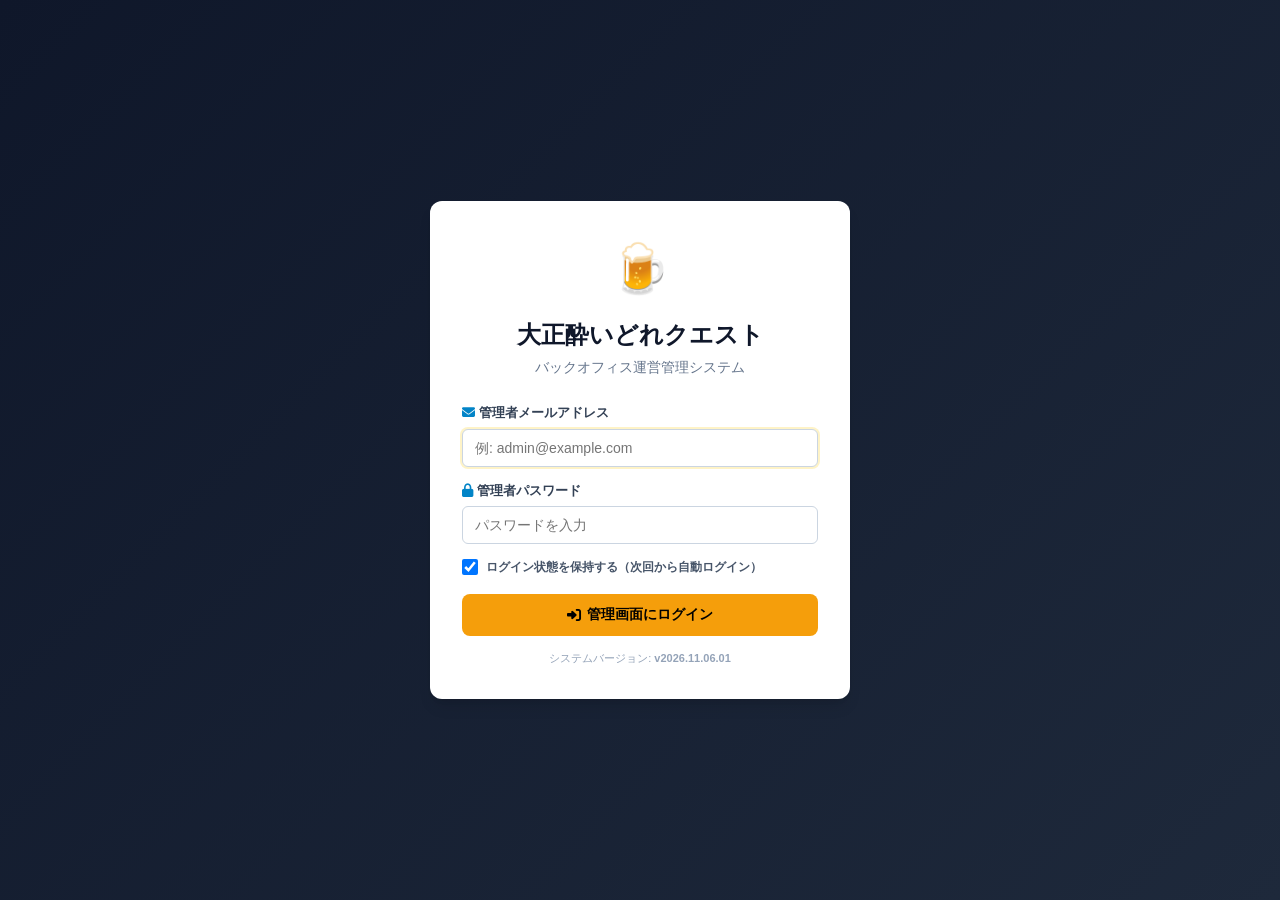
==== admin.html @ 320151c5 "v2026.11.06.01" ====
<!DOCTYPE html>
<html lang="ja">
<head>
  <meta charset="UTF-8">
  <meta name="viewport" content="width=device-width, initial-scale=1.0">
  <title>大正酔いどれクエスト - バックオフィス管理システム</title>
  
  <!-- キャッシュ無効化設定 -->
  <meta http-equiv="Cache-Control" content="no-cache, no-store, must-revalidate">
  <meta http-equiv="Pragma" content="no-cache">
  <meta http-equiv="Expires" content="0">

  <link rel="icon" href="assets/banner.png">
  <link rel="stylesheet" href="https://cdnjs.cloudflare.com/ajax/libs/font-awesome/6.4.0/css/all.min.css">
  <link rel="stylesheet" href="css/admin.css?v=20261106_01">
  <!-- Supabase JS Client for Auth -->
  <script src="https://cdn.jsdelivr.net/npm/@supabase/supabase-js@2"></script>
  <!-- SheetJS for Excel Import -->
  <script src="https://cdn.jsdelivr.net/npm/xlsx@0.18.5/dist/xlsx.full.min.js"></script>
  <!-- QRCode.js for POP Generation -->
  <script src="https://cdnjs.cloudflare.com/ajax/libs/qrcodejs/1.0.0/qrcode.min.js"></script>
  
  <script>
    // グローバルエラー監視
    window.addEventListener('error', function(e) {
      console.error('[Admin Global Error]', e.message, e.filename, e.lineno);
    });

    // ログイン実行関数 (Supabase Auth 連携)
    window.executeAdminLogin = function() {
      try {
        if (!window.adminApp && typeof YoidoreAdminApp !== 'undefined') {
          window.adminApp = new YoidoreAdminApp();
        }
        if (window.adminApp && typeof window.adminApp.handleLogin === 'function') {
          window.adminApp.handleLogin();
        }
      } catch (err) {
        console.error('Login execution error:', err);
        alert('ログイン処理中にエラーが発生しました: ' + err.message);
      }
    };
  </script>
</head>
<body>
  <!-- 認証ロックモーダル (Supabase Auth ログイン) -->
  <div id="auth-lock-modal" class="auth-overlay">
    <div class="auth-card">
      <div class="auth-header">
        <span class="auth-icon">🍺</span>
        <h2>大正酔いどれクエスト</h2>
        <p class="auth-subtitle">バックオフィス運営管理システム</p>
      </div>
      <form id="auth-form" onsubmit="event.preventDefault(); window.executeAdminLogin();">
        <div class="form-group" style="margin-bottom: 14px;">
          <label for="admin-email" style="display: block; margin-bottom: 6px; font-weight: 600; font-size: 13px;">
            <i class="fa-solid fa-envelope" style="color: #0284c7;"></i> 管理者メールアドレス
          </label>
          <input type="email" id="admin-email" class="form-control" placeholder="例: admin@example.com" required autofocus autocomplete="username" style="width: 100%; padding: 10px 12px; border: 1px solid #cbd5e1; border-radius: 6px; font-size: 14px; box-sizing: border-box;">
        </div>
        <div class="form-group" style="margin-bottom: 14px;">
          <label for="admin-password" style="display: block; margin-bottom: 6px; font-weight: 600; font-size: 13px;">
            <i class="fa-solid fa-lock" style="color: #0284c7;"></i> 管理者パスワード
          </label>
          <input type="password" id="admin-password" class="form-control" placeholder="パスワードを入力" required autocomplete="current-password" style="width: 100%; padding: 10px 12px; border: 1px solid #cbd5e1; border-radius: 6px; font-size: 14px; box-sizing: border-box;">
          <div id="auth-error" class="auth-error-msg" style="display: none; color: #dc2626; font-size: 12px; margin-top: 6px; line-height: 1.4;"></div>
        </div>
        <div class="form-group" style="margin-bottom: 18px; display: flex; align-items: center; gap: 8px;">
          <input type="checkbox" id="admin-remember" checked style="width: 16px; height: 16px; cursor: pointer;">
          <label for="admin-remember" style="margin: 0; font-size: 12px; color: #475569; cursor: pointer; user-select: none;">
            ログイン状態を保持する（次回から自動ログイン）
          </label>
        </div>
        <button type="submit" id="admin-login-btn" class="btn btn-primary btn-block" style="width: 100%; padding: 12px; font-size: 14px; font-weight: bold;">
          <i class="fa-solid fa-right-to-bracket"></i> 管理画面にログイン
        </button>
      </form>
      <div style="font-size: 11px; color: #94a3b8; text-align: center; margin-top: 14px;">
        システムバージョン: <strong class="app-version-text">v2026.11.05.03</strong>
      </div>
    </div>
  </div>

  <!-- 管理画面メインコンテナ -->
  <div id="admin-app" class="admin-layout" style="display: none;">
    <!-- サイドバーナビゲーション (PC) / 上部ヘッダー (スマホ) -->
    <aside class="admin-sidebar" id="sidebar">
      <div class="sidebar-header">
        <div class="brand-title">
          <span class="brand-icon">🍺</span>
          <div class="brand-text">
            <h3>大正酔いどれクエスト</h3>
            <div style="margin-top: 3px;">
              <span class="badge badge-admin" style="display: inline-block; font-size: 11px; padding: 2px 8px;">運営本部バックオフィス</span>
            </div>
          </div>
        </div>
        <button class="mobile-close-btn" onclick="window.adminApp.toggleMobileSidebar()">
          <i class="fa-solid fa-xmark"></i>
        </button>
      </div>

      <nav class="sidebar-nav">
        <a href="#dashboard" class="nav-item active" data-tab="dashboard">
          <i class="fa-solid fa-chart-pie"></i>
          <span>ダッシュボード</span>
        </a>
        <a href="#analytics" class="nav-item" data-tab="analytics">
          <i class="fa-solid fa-chart-line"></i>
          <span>店舗・特典別 集計分析</span>
        </a>
        <a href="#stores" class="nav-item" data-tab="stores">
          <i class="fa-solid fa-store"></i>
          <span>店舗マスター管理</span>
        </a>
        <a href="#tiers" class="nav-item" data-tab="tiers">
          <i class="fa-solid fa-calendar-check"></i>
          <span>シーズン・開催設定</span>
        </a>
        <a href="#logs" class="nav-item" data-tab="logs">
          <i class="fa-solid fa-list-check"></i>
          <span>参加者・データ管理</span>
        </a>
        <a href="#pop" class="nav-item" data-tab="pop">
          <i class="fa-solid fa-qrcode"></i>
          <span>特典達成QR・POP印刷</span>
        </a>
      </nav>

      <div class="sidebar-footer">
        <div class="db-status-badge">
          <span class="status-dot online"></span>
          <span>Supabase DB 連動中</span>
        </div>
        <div id="admin-user-info" style="font-size: 11px; color: #cbd5e1; background: rgba(255,255,255,0.06); padding: 6px 8px; border-radius: 6px; margin-bottom: 8px; word-break: break-all; text-align: center;">
          <i class="fa-solid fa-user-shield" style="color: #38bdf8; margin-right: 4px;"></i>
          <span id="admin-user-email">管理者</span>
        </div>
        <div style="font-size: 11px; color: #94a3b8; text-align: center; margin-bottom: 6px;">
          システムバージョン: <strong class="app-version-text">v2026.11.05.03</strong>
        </div>
        <button class="btn btn-outline-danger btn-sm btn-block" onclick="window.adminApp.handleLogout()">
          <i class="fa-solid fa-arrow-right-from-bracket"></i> ログアウト
        </button>
      </div>
    </aside>

    <!-- メインコンテンツエリア -->
    <main class="admin-main">
      <!-- トップバー -->
      <header class="top-header">
        <div class="header-left">
          <button class="mobile-menu-btn" onclick="window.adminApp.toggleMobileSidebar()">
            <i class="fa-solid fa-bars"></i>
          </button>
          <h1 id="page-title">ダッシュボード</h1>
          
          <!-- シーズン選択セレクター -->
          <div class="season-badge-select">
            <i class="fa-solid fa-trophy"></i>
            <select id="season-selector" onchange="window.adminApp.onSeasonSelectChange(this.value)">
              <option value="2">大正酔いどれクエスト</option>
            </select>
          </div>
        </div>
        <div class="header-right">
          <span class="badge" style="background:#e0f2fe; color:#0369a1; border:1px solid #bae6fd; font-size:11px; padding:3px 8px; font-weight:bold;">
            <i class="fa-solid fa-code-branch"></i> <span class="app-version-text">v2026.11.05.03</span>
          </span>
          <span id="last-sync-time" class="text-muted"><i class="fa-solid fa-arrows-rotate fa-spin"></i> 同期中...</span>
          <button class="btn btn-secondary btn-sm" onclick="window.adminApp.refreshData()">
            <i class="fa-solid fa-rotate"></i> 最新データ更新
          </button>
          <a href="index.html?v=20261106_01" target="_blank" class="btn btn-outline btn-sm">
            <i class="fa-solid fa-up-right-from-square"></i> アプリ実機表示
          </a>
        </div>
      </header>

      <div class="content-wrapper">
        <!-- 1. ダッシュボードタブ -->
        <section id="tab-dashboard" class="tab-pane active">
          <!-- 開催フェーズ告知バー -->
          <div id="dashboard-status-banner" class="status-banner banner-active mb-4">
            <div class="banner-content">
              <span class="banner-icon" id="banner-icon">🍺</span>
              <div>
                <strong id="banner-title">イベント開催中</strong>
                <p id="banner-desc" class="banner-subtitle">酒場を巡って宝箱を解放中！</p>
              </div>
            </div>
            <div id="banner-timer" class="banner-badge">残り - 日</div>
          </div>

          <div class="kpi-grid">
            <div class="kpi-card">
              <div class="kpi-icon icon-blue"><i class="fa-solid fa-users"></i></div>
              <div class="kpi-info">
                <div class="kpi-label">今期参加者数 (LINE)</div>
                <div class="kpi-value" id="kpi-users-count">-</div>
              </div>
            </div>
            <div class="kpi-card">
              <div class="kpi-icon icon-yellow"><i class="fa-solid fa-wine-glass"></i></div>
              <div class="kpi-info">
                <div class="kpi-label">酒場クーポン利用（消込）</div>
                <div class="kpi-value" id="kpi-coupons-used">-</div>
              </div>
            </div>
            <div class="kpi-card">
              <div class="kpi-icon icon-purple"><i class="fa-solid fa-gift"></i></div>
              <div class="kpi-info">
                <div class="kpi-label">記念品グッズ受取済</div>
                <div class="kpi-value" id="kpi-goods-used">-</div>
              </div>
            </div>
            <div class="kpi-card">
              <div class="kpi-icon icon-green"><i class="fa-solid fa-store"></i></div>
              <div class="kpi-info">
                <div class="kpi-label">今期参加酒場数</div>
                <div class="kpi-value" id="kpi-stores-count">-</div>
              </div>
            </div>
          </div>

          <div class="dashboard-grid">
            <!-- クーポン利用人気 TOP 5 -->
            <div class="card" style="grid-column: 1 / -1;">
              <div class="card-header">
                <h3><i class="fa-solid fa-award text-primary"></i> 🍺 特典クーポン利用実績 酒場 TOP 5</h3>
              </div>
              <div class="card-body">
                <div id="top-coupons-ranking" class="ranking-list">
                  <div class="empty-state">データ集計中...</div>
                </div>
              </div>
            </div>
          </div>

          <div class="mt-3 text-right" style="text-align: right; margin-top: 10px;">
            <button class="btn btn-outline btn-sm" onclick="window.adminApp.switchTab('analytics')">
              <i class="fa-solid fa-chart-line"></i> 全店舗・全特典の実績集計（分析画面）を見る &rarr;
            </button>
          </div>

          <!-- リアルタイムアクティビティログ -->
          <div class="card mt-4">
            <div class="card-header">
              <h3><i class="fa-solid fa-bolt text-yellow"></i> リアルタイムアクティビティ速報</h3>
            </div>
            <div class="card-body">
              <div id="recent-activity-list" class="activity-timeline">
                <div class="empty-state">ログを読み込み中...</div>
              </div>
            </div>
          </div>
        </section>

        <!-- 2. 店舗・特典別 集計分析タブ -->
        <section id="tab-analytics" class="tab-pane">
          <!-- 集計サマリーKPI -->
          <div class="kpi-grid mb-4">
            <div class="kpi-card">
              <div class="kpi-icon icon-yellow"><i class="fa-solid fa-wine-glass"></i></div>
              <div class="kpi-info">
                <div class="kpi-label">🍺 酒場クーポン利用総数</div>
                <div class="kpi-value" id="analytics-total-store-coupons">0</div>
              </div>
            </div>
            <div class="kpi-card">
              <div class="kpi-icon icon-purple"><i class="fa-solid fa-gift"></i></div>
              <div class="kpi-info">
                <div class="kpi-label">🎁 記念品グッズ受取総数</div>
                <div class="kpi-value" id="analytics-total-goods">0</div>
              </div>
            </div>
            <div class="kpi-card">
              <div class="kpi-icon icon-blue"><i class="fa-solid fa-store"></i></div>
              <div class="kpi-info">
                <div class="kpi-label">今期参加酒場数</div>
                <div class="kpi-value" id="analytics-total-stores">0</div>
              </div>
            </div>
            <div class="kpi-card">
              <div class="kpi-icon icon-green"><i class="fa-solid fa-users"></i></div>
              <div class="kpi-info">
                <div class="kpi-label">参加者総数 (LINE)</div>
                <div class="kpi-value" id="analytics-total-users">0</div>
              </div>
            </div>
          </div>

          <!-- セクション1: 全店舗 実績集計一覧テーブル -->
          <div class="card mb-4">
            <div class="card-header" style="display:flex; justify-content:space-between; align-items:center; flex-wrap:wrap; gap:10px;">
              <div>
                <h3 style="margin:0;"><i class="fa-solid fa-store text-primary"></i> 全酒場 実績集計一覧 (<span id="analytics-store-count">0</span>店)</h3>
                <p style="margin:4px 0 0 0; font-size:12px; color:#64748b;">各酒場での特典クーポン消し込み（利用）実績</p>
              </div>
              <div class="header-actions" style="display:flex; gap:8px;">
                <button class="btn btn-outline btn-sm" onclick="window.adminApp.exportAnalyticsStoresToCSV()">
                  <i class="fa-solid fa-file-csv"></i> 酒場別集計をCSV出力
                </button>
              </div>
            </div>

            <!-- 1. スリムサマリーストリップ（KPIピル型バッジ・クリックでクイック絞り込み） -->
            <div class="store-summary-strip" id="analytics-stores-summary-strip" style="border-top: none;">
              <div class="summary-pill active" id="kpi-pill-analytics-store-total" onclick="window.adminApp.quickFilterAnalyticsStores('all')" title="全酒場を表示">
                <i class="fa-solid fa-store" style="color: #0284c7;"></i>
                <span>全登録:</span> <strong id="analytics-kpi-store-total">-</strong>
              </div>

              <div class="summary-pill" id="kpi-pill-analytics-store-used" onclick="window.adminApp.quickFilterAnalyticsStores('has_used')" title="クーポン利用実績ありの酒場のみ絞り込み">
                <i class="fa-solid fa-beer-mug-empty" style="color: #059669;"></i>
                <span>利用実績あり:</span> <strong id="analytics-kpi-store-used">-</strong>
              </div>

              <div class="summary-pill" id="kpi-pill-analytics-store-unused" onclick="window.adminApp.quickFilterAnalyticsStores('no_used')" title="クーポン利用実績がまだない酒場のみ絞り込み">
                <i class="fa-solid fa-hourglass-start" style="color: #d97706;"></i>
                <span>利用なし (0件):</span> <strong id="analytics-kpi-store-unused">-</strong>
              </div>

              <div class="summary-pill" id="kpi-pill-analytics-store-coupon" onclick="window.adminApp.quickFilterAnalyticsStores('coupon_target')" title="ハシゴ達成特典のクーポン対象店のみ絞り込み">
                <i class="fa-solid fa-ticket" style="color: #7e22ce;"></i>
                <span>クーポン対象店:</span> <strong id="analytics-kpi-store-coupon">-</strong>
              </div>
            </div>

            <!-- 2. コンパクトヘッダー（検索・主要フィルター・リセット・リアルタイム件数） -->
            <div class="store-compact-header">
              <div class="compact-search-group">
                <div class="search-input-wrapper-sm">
                  <i class="fa-solid fa-magnifying-glass"></i>
                  <input type="text" id="analytics-store-search" placeholder="酒場名・ID・エリアで検索..." oninput="window.adminApp.renderAnalyticsStoreTable()">
                </div>
                <div class="btn-group-segmented" id="analytics-store-segmented" title="利用実績で絞り込み">
                  <button type="button" class="segment-btn active" data-val="all" onclick="window.adminApp.setAnalyticsStoreSegment('all')">全酒場</button>
                  <button type="button" class="segment-btn" data-val="has_used" onclick="window.adminApp.setAnalyticsStoreSegment('has_used')">🍺 利用あり</button>
                  <button type="button" class="segment-btn" data-val="no_used" onclick="window.adminApp.setAnalyticsStoreSegment('no_used')">⏳ 利用0件</button>
                  <button type="button" class="segment-btn" data-val="coupon_target" onclick="window.adminApp.setAnalyticsStoreSegment('coupon_target')">🎟️ クーポン店</button>
                </div>
                <input type="hidden" id="analytics-store-status-filter" value="all">
                <select id="analytics-area-filter" class="form-select-sm" onchange="window.adminApp.renderAnalyticsStoreTable()">
                  <option value="">エリア: すべて</option>
                </select>
                <select id="analytics-plan-filter" class="form-select-sm" onchange="window.adminApp.renderAnalyticsStoreTable()">
                  <option value="">企画: すべて</option>
                  <option value="both">両方参加</option>
                  <option value="set">セットのみ</option>
                  <option value="quest">お遊びゲームのみ</option>
                </select>
                <select id="analytics-sort-select" class="form-select-sm" onchange="window.adminApp.renderAnalyticsStoreTable()">
                  <option value="used_desc">🍺 利用数が多い順</option>
                  <option value="used_asc">🍺 利用数が少ない順</option>
                  <option value="id_asc">🔢 酒場ID順</option>
                  <option value="name_asc">🔤 酒場名順</option>
                </select>
                <button type="button" class="btn btn-sm btn-outline text-muted" onclick="window.adminApp.resetAnalyticsStoreFilters()" title="全条件リセット">
                  <i class="fa-solid fa-rotate-left"></i> リセット
                </button>
                <span class="filter-count-badge-sm" id="analytics-store-filtered-count">表示中: - 軒</span>
              </div>
            </div>

            <div class="table-responsive">
              <table class="data-table">
                <thead>
                  <tr>
                    <th style="width: 80px;">酒場ID</th>
                    <th>酒場名</th>
                    <th style="width: 100px;">エリア</th>
                    <th style="width: 130px;">参加企画</th>
                    <th style="text-align: right; width: 140px;">🍺 クーポン利用 (消込)</th>
                    <th style="text-align: center; width: 100px;">🎟️ クーポン対象</th>
                  </tr>
                </thead>
                <tbody id="analytics-stores-tbody">
                  <tr><td colspan="6" class="text-center py-4">データ集計中...</td></tr>
                </tbody>
              </table>
            </div>
          </div>

          <!-- セクション2: 特典・グッズ別 達成＆消し込み集計一覧 -->
          <div class="card mb-4">
            <div class="card-header" style="display:flex; justify-content:space-between; align-items:center; flex-wrap:wrap; gap:10px;">
              <div>
                <h3 style="margin:0;"><i class="fa-solid fa-gift text-gold"></i> 特典・グッズ別 達成＆消し込み集計 (<span id="analytics-tier-count">0</span>件)</h3>
                <p style="margin:4px 0 0 0; font-size:12px; color:#64748b;">各特典ランク（クーポン選択型／グッズ引換型）ごとの獲得数・引換消込状況</p>
              </div>
              <div class="header-actions" style="display:flex; gap:8px;">
                <button class="btn btn-outline btn-sm" onclick="window.adminApp.exportAnalyticsTiersToCSV()">
                  <i class="fa-solid fa-file-csv"></i> 特典別集計をCSV出力
                </button>
              </div>
            </div>

            <!-- 1. スリムサマリーストリップ（KPIピル型バッジ・クリックでクイック絞り込み） -->
            <div class="store-summary-strip" id="analytics-tiers-summary-strip" style="border-top: none;">
              <div class="summary-pill active" id="kpi-pill-analytics-tier-total" onclick="window.adminApp.quickFilterAnalyticsTiers('all')" title="全特典を表示">
                <i class="fa-solid fa-award" style="color: #0284c7;"></i>
                <span>全マイルストーン:</span> <strong id="analytics-kpi-tier-total">-</strong>
              </div>

              <div class="summary-pill" id="kpi-pill-analytics-tier-coupon" onclick="window.adminApp.quickFilterAnalyticsTiers('store_coupon')" title="店舗クーポン型特典のみ絞り込み">
                <i class="fa-solid fa-wine-glass" style="color: #b45309;"></i>
                <span>店舗クーポン型:</span> <strong id="analytics-kpi-tier-coupon">-</strong>
              </div>

              <div class="summary-pill" id="kpi-pill-analytics-tier-goods" onclick="window.adminApp.quickFilterAnalyticsTiers('goods')" title="グッズ引換型特典のみ絞り込み">
                <i class="fa-solid fa-gift" style="color: #7e22ce;"></i>
                <span>グッズ引換型:</span> <strong id="analytics-kpi-tier-goods">-</strong>
              </div>

              <div class="summary-pill" id="kpi-pill-analytics-tier-reached" onclick="window.adminApp.quickFilterAnalyticsTiers('has_reached')" title="達成者が1名以上いる特典のみ絞り込み">
                <i class="fa-solid fa-users" style="color: #059669;"></i>
                <span>達成者あり:</span> <strong id="analytics-kpi-tier-reached">-</strong>
              </div>
            </div>

            <!-- 2. コンパクトヘッダー（検索・主要フィルター・リセット・リアルタイム件数） -->
            <div class="store-compact-header">
              <div class="compact-search-group">
                <div class="search-input-wrapper-sm">
                  <i class="fa-solid fa-magnifying-glass"></i>
                  <input type="text" id="analytics-tier-search" placeholder="特典名・内容で検索..." oninput="window.adminApp.renderAnalyticsTierTable()">
                </div>
                <div class="btn-group-segmented" id="analytics-tier-segmented" title="特典種別で絞り込み">
                  <button type="button" class="segment-btn active" data-val="all" onclick="window.adminApp.setAnalyticsTierSegment('all')">全種別</button>
                  <button type="button" class="segment-btn" data-val="store_coupon" onclick="window.adminApp.setAnalyticsTierSegment('store_coupon')">🍺 クーポン型</button>
                  <button type="button" class="segment-btn" data-val="goods" onclick="window.adminApp.setAnalyticsTierSegment('goods')">🎁 グッズ型</button>
                </div>
                <input type="hidden" id="analytics-tier-type-filter" value="all">
                <select id="analytics-tier-status-filter" class="form-select-sm" onchange="window.adminApp.renderAnalyticsTierTable()">
                  <option value="all">状態: すべて</option>
                  <option value="has_reached">👥 達成者あり</option>
                  <option value="has_remaining">⏳ 未利用・未受取残あり</option>
                  <option value="completed">✅ 全て消化・引換済</option>
                  <option value="no_reached">0️⃣ 達成者ゼロ</option>
                </select>
                <select id="analytics-tier-sort-select" class="form-select-sm" onchange="window.adminApp.renderAnalyticsTierTable()">
                  <option value="visits_asc">🔢 必要軒数順 (少&rarr;多)</option>
                  <option value="visits_desc">🔢 必要軒数順 (多&rarr;少)</option>
                  <option value="reached_desc">👥 達成者数が多い順</option>
                  <option value="used_desc">✅ 消込・受取数が多い順</option>
                  <option value="remaining_desc">⏳ 残数が多い順</option>
                </select>
                <button type="button" class="btn btn-sm btn-outline text-muted" onclick="window.adminApp.resetAnalyticsTierFilters()" title="全条件リセット">
                  <i class="fa-solid fa-rotate-left"></i> リセット
                </button>
                <span class="filter-count-badge-sm" id="analytics-tier-filtered-count">表示中: - 件</span>
              </div>
            </div>

            <div class="table-responsive">
              <table class="data-table">
                <thead>
                  <tr>
                    <th style="width: 100px;">必要軒数</th>
                    <th style="width: 130px;">種別</th>
                    <th style="width: 200px;">特典名</th>
                    <th style="width: 180px;">特典内容 / 引換品・枠数</th>
                    <th style="width: 140px; text-align: right;">達成者数 (資格者)</th>
                    <th style="width: 130px; text-align: right;">消込・受取済</th>
                    <th style="width: 130px; text-align: right;">未利用・未受取残</th>
                    <th style="min-width: 180px;">消化・受取進捗率</th>
                  </tr>
                </thead>
                <tbody id="analytics-tiers-tbody">
                  <tr><td colspan="8" class="text-center text-muted py-3">特典データを集計中...</td></tr>
                </tbody>
              </table>
            </div>
          </div>
        </section>

        <!-- 3. 店舗マスター管理タブ -->
        <section id="tab-stores" class="tab-pane">
          <div class="card">
            <!-- 1. スリムサマリーストリップ（5大KPIピル型バッジ・クリックでクイック絞り込み） -->
            <div class="store-summary-strip">
              <div class="summary-pill active" id="kpi-pill-store-total" onclick="window.adminApp.quickFilterStores('all')" title="全店舗を表示">
                <i class="fa-solid fa-store" style="color: #0284c7;"></i>
                <span>参加店舗数:</span> <strong id="store-kpi-total">-</strong>
              </div>

              <div class="summary-pill" id="kpi-pill-store-organizer" onclick="window.adminApp.quickFilterStores('organizer')" title="運営店のみ絞り込み">
                <i class="fa-solid fa-crown" style="color: #1d4ed8;"></i>
                <span>運営店:</span> <strong id="store-kpi-organizer">-</strong>
              </div>

              <div class="summary-pill" id="kpi-pill-store-set" onclick="window.adminApp.quickFilterStores('set')" title="セット提供店のみ絞り込み">
                <i class="fa-solid fa-wine-glass" style="color: #b45309;"></i>
                <span>セット提供:</span> <strong id="store-kpi-set">-</strong>
              </div>

              <div class="summary-pill" id="kpi-pill-store-quest" onclick="window.adminApp.quickFilterStores('quest')" title="お遊びゲーム提供店のみ絞り込み">
                <i class="fa-solid fa-dice" style="color: #7e22ce;"></i>
                <span>お遊びゲーム提供:</span> <strong id="store-kpi-quest">-</strong>
              </div>

              <div class="summary-pill" id="kpi-pill-store-coupon" onclick="window.adminApp.quickFilterStores('coupon')" title="クーポン対象店のみ絞り込み">
                <i class="fa-solid fa-ticket" style="color: #15803d;"></i>
                <span>クーポン取扱:</span> <strong id="store-kpi-coupon">-</strong>
              </div>
            </div>

            <!-- 2. コンパクトヘッダー（検索・主要フィルター・詳細トグル・アクション） -->
            <div class="store-compact-header">
              <div class="compact-search-group">
                <div class="search-input-wrapper-sm">
                  <i class="fa-solid fa-magnifying-glass"></i>
                  <input type="text" id="store-search" placeholder="店舗名・ID・エリア・セット内容等で検索..." oninput="window.adminApp.filterStores()">
                </div>
                <select id="area-filter" class="form-select-sm" onchange="window.adminApp.filterStores()">
                  <option value="">エリア: すべて</option>
                </select>
                <button type="button" class="btn btn-sm btn-outline" id="btn-toggle-advanced-filter" onclick="window.adminApp.toggleAdvancedFilters()" title="プラン・クーポン・種別などの詳細条件を展開">
                  <i class="fa-solid fa-sliders"></i> 詳細条件
                  <span id="advanced-filter-badge" style="display:none; color:#3b82f6; font-size:0.7rem; margin-left:2px;">●</span>
                </button>
                <button type="button" class="btn btn-sm btn-outline text-muted" onclick="window.adminApp.resetStoreFilters()" title="全条件リセット">
                  <i class="fa-solid fa-rotate-left"></i> リセット
                </button>
                <span class="filter-count-badge-sm" id="store-filtered-count">表示中: - 軒</span>
              </div>

              <div class="header-actions" style="display:flex; gap:8px;">
                <button class="btn btn-sm btn-outline" onclick="window.adminApp.openExcelImportModal()">
                  <i class="fa-solid fa-file-excel text-green"></i> Excel取込
                </button>
                <button class="btn btn-sm btn-primary" onclick="window.adminApp.openStoreModal('new')">
                  <i class="fa-solid fa-plus"></i> 新規店舗
                </button>
              </div>
            </div>

            <!-- 3. 詳細条件アコーディオン（普段は非表示） -->
            <div id="store-advanced-filters" class="advanced-filter-drawer" style="display: none;">
              <div class="drawer-inner">
                <div class="drawer-item">
                  <label><i class="fa-solid fa-utensils"></i> プラン:</label>
                  <select id="plan-filter" class="form-select-sm" onchange="window.adminApp.filterStores()">
                    <option value="">すべて</option>
                    <option value="both">セット＋お遊びゲーム両方</option>
                    <option value="set_only">セットのみ</option>
                    <option value="quest_only">お遊びゲームのみ</option>
                  </select>
                </div>
                <div class="drawer-item">
                  <label><i class="fa-solid fa-ticket"></i> クーポン:</label>
                  <select id="coupon-target-filter" class="form-select-sm" onchange="window.adminApp.filterStores()">
                    <option value="">すべて</option>
                    <option value="true">取扱店のみ</option>
                    <option value="false">対象外のみ</option>
                  </select>
                </div>
                <div class="drawer-item">
                  <label><i class="fa-solid fa-crown"></i> 店舗種別:</label>
                  <select id="organizer-filter" class="form-select-sm" onchange="window.adminApp.filterStores()">
                    <option value="">すべて</option>
                    <option value="true">運営店のみ</option>
                    <option value="false">一般参加店のみ</option>
                  </select>
                </div>
              </div>
            </div>

            <div class="table-responsive">
              <table class="data-table">
                <thead>
                  <tr>
                    <th style="width: 80px;">ID</th>
                    <th>店舗名</th>
                    <th>エリア</th>
                    <th>ジャンル / 席タイプ</th>
                    <th>提供時間・補足</th>
                    <th>酔いどれセット</th>
                    <th>お遊びゲーム</th>
                    <th style="text-align: center;">クーポン対象</th>
                    <th style="text-align: center; width: 140px;">操作</th>
                  </tr>
                </thead>
                <tbody id="store-table-body">
                  <tr>
                    <td colspan="9" class="text-center py-4">店舗データを読み込み中...</td>
                  </tr>
                </tbody>
              </table>
            </div>

            <!-- 店舗マスター ページネーションバー -->
            <div class="table-pagination-bar" id="store-pagination-bar" style="display: none;">
              <div class="pagination-info">
                <span class="pagination-range-text" id="store-pagination-range-text">-件を表示</span>
                <div class="pagination-size-selector">
                  <label for="store-page-size">表示件数:</label>
                  <select id="store-page-size" onchange="window.adminApp.setStorePageSize(this.value)">
                    <option value="20" selected>20件</option>
                    <option value="50">50件</option>
                    <option value="100">100件</option>
                    <option value="all">全件</option>
                  </select>
                </div>
              </div>
              <div class="pagination-controls" id="store-pagination-controls"></div>
            </div>
          </div>
        </section>

        <!-- 3. シーズン・開催設定タブ -->
        <section id="tab-tiers" class="tab-pane">
          <!-- シーズン管理 (第2回、第3回...) -->
          <div class="card mb-4">
            <div class="card-header">
              <h3><i class="fa-solid fa-layer-group"></i> 歴代シーズン（開催回）管理</h3>
              <button class="btn btn-sm btn-primary" onclick="window.adminApp.openSeasonModal('new')">
                <i class="fa-solid fa-plus"></i> 新シーズンを作成
              </button>
            </div>
            <div class="card-body">
              <p class="text-muted mb-3">毎年・毎回のイベント回次を管理します。過去の履歴を保持したまま次回開催へ切り替えられます。</p>
              <div id="seasons-list" class="seasons-container">
                <div class="empty-state">シーズン一覧を読み込み中...</div>
              </div>
            </div>
          </div>

          <!-- 開催中のシーズン詳細設定 -->
          <div class="card mb-4">
            <div class="card-header">
              <h3><i class="fa-solid fa-calendar-days"></i> 選択中シーズンの開催期間・期限＆ガイダンス設定</h3>
            </div>
            <div class="card-body">
              <form id="season-edit-form" onsubmit="event.preventDefault(); window.adminApp.saveCurrentSeasonDates();">
                <div class="form-group">
                  <label>シーズン名</label>
                  <input type="text" id="edit-season-name" class="form-control" required>
                </div>
                <div class="grid-2col">
                  <div class="form-group">
                    <label>イベント開始日</label>
                    <input type="date" id="edit-season-start" class="form-control" required>
                  </div>
                  <div class="form-group">
                    <label>イベント終了日（本開催）</label>
                    <input type="date" id="edit-season-end" class="form-control" required>
                  </div>
                </div>
                <div class="form-group">
                  <label>クーポン最終利用期限（後夜祭終了日）</label>
                  <input type="date" id="edit-season-valid" class="form-control" required>
                  <small class="text-muted">この日付を過ぎると、アプリ上のクーポンは自動的に「期限切れ」となり使用できなくなります。</small>
                </div>

                <div class="grid-2col" style="background: #f8fafc; border: 1px solid #e2e8f0; border-radius: 8px; padding: 12px; margin-top: 14px;">
                  <div class="form-group" style="margin-bottom: 0;">
                    <label><i class="fa-solid fa-crown" style="color: #f59e0b;"></i> 参加開始時の初期称号 (Lv.1)</label>
                    <input type="text" id="edit-season-initial-hero-title" class="form-control" placeholder="例: 見習い呑兵衛（未設定時は未獲得表示）">
                    <small class="text-muted">参加者がまだ1店舗も巡っていない初期状態（Lv.1）で表示される称号です。</small>
                  </div>
                  <div class="form-group" style="margin-bottom: 0;">
                    <label>初期バッジカラー</label>
                    <div style="display:flex; gap:8px; align-items:center;">
                      <input type="color" id="edit-season-initial-badge-color-picker" value="#94a3b8" style="width:40px; height:38px; padding:0; border:none; cursor:pointer;" onchange="document.getElementById('edit-season-initial-badge-color').value=this.value">
                      <input type="text" id="edit-season-initial-badge-color" class="form-control" value="#94a3b8" onchange="document.getElementById('edit-season-initial-badge-color-picker').value=this.value">
                    </div>
                    <small class="text-muted">初期称号プレートの枠色・文字色（HEX）です。</small>
                  </div>
                </div>

                <hr style="border: 0; border-top: 1px solid #e2e8f0; margin: 20px 0;">

                <h4 style="margin-bottom: 12px; font-size: 15px; color: #1e293b;"><i class="fa-solid fa-scroll"></i> アプリ案内所・ガイダンス設定</h4>

                <div class="form-group">
                  <label>イベント概要・プロローグ</label>
                  <textarea id="edit-season-overview" class="form-control" rows="3" placeholder="大正区全域に広がる33の個性豊かな酒場をめぐるハシゴ酒RPG！..."></textarea>
                  <small class="text-muted">アプリ案内所のトップカードに表示されます。</small>
                </div>

                <div class="form-group">
                  <label>はしご酒の導き（クエストの掟・3ステップ）</label>
                  <div style="background: #f8fafc; border: 1px solid #e2e8f0; border-radius: 6px; padding: 12px; display: flex; flex-direction: column; gap: 10px;">
                    <div>
                      <div style="font-size: 12px; font-weight: bold; color: #334155; margin-bottom: 4px;">📜 其の一</div>
                      <input type="text" id="edit-season-step1-title" class="form-control mb-1" placeholder="タイトル（例: 酒場へ突入せよ）">
                      <input type="text" id="edit-season-step1-desc" class="form-control" placeholder="説明文（例: 気になる酒場へ赴き「どれクエ参加」を伝え、限定メニューを注文！）">
                    </div>
                    <div>
                      <div style="font-size: 12px; font-weight: bold; color: #334155; margin-bottom: 4px;">📱 其の二</div>
                      <input type="text" id="edit-season-step2-title" class="form-control mb-1" placeholder="タイトル（例: 冒険の書に刻印せよ）">
                      <input type="text" id="edit-season-step2-desc" class="form-control" placeholder="説明文（例: 店内に設置された秘伝のQRコードをカメラで読み取り、制覇スタンプをGET！）">
                    </div>
                    <div>
                      <div style="font-size: 12px; font-weight: bold; color: #334155; margin-bottom: 4px;">🎁 其の三</div>
                      <input type="text" id="edit-season-step3-title" class="form-control mb-1" placeholder="タイトル（例: 秘宝の宝箱を開放せよ）">
                      <input type="text" id="edit-season-step3-desc" class="form-control" placeholder="説明文（例: ハシゴ軒数を重ねて宝箱を解放！酒場クーポンや限定オリジナルグッズを獲得！）">
                    </div>
                  </div>
                </div>

                <div class="form-group">
                  <label>冒険の心得（注意事項・ルール）</label>
                  <textarea id="edit-season-rules" class="form-control" rows="3" placeholder="・飲酒運転および未成年者の飲酒は法律で固く禁じられています。&#10;・お水（チェイサー）を挟みつつ、無理のないペースでハシゴ酒をお楽しみください。"></textarea>
                  <small class="text-muted">アプリ案内所のアコーディオン内に表示されます。</small>
                </div>

                <button type="submit" class="btn btn-primary mt-2">
                  <i class="fa-solid fa-floppy-disk"></i> 開催日程・ガイダンスを保存
                </button>
              </form>
            </div>
          </div>

          <!-- ハシゴ達成特典（宝箱マイルストーン）設定 -->
          <div class="card mb-4">
            <div class="card-header">
              <div>
                <h3><i class="fa-solid fa-gift"></i> 今期のハシゴ達成特典（宝箱マイルストーン）設定</h3>
                <p class="text-muted" style="margin:4px 0 0 0; font-size:12px;">指定した店舗数（例: 5軒、10軒）に到達した際に、ユーザーが獲得できるクーポン特典を設定します。</p>
              </div>
              <button class="btn btn-sm btn-primary" onclick="window.adminApp.openTierModal('new')">
                <i class="fa-solid fa-plus"></i> 特典ランクを新規作成
              </button>
            </div>
            <div class="card-body" style="padding: 0;">
              <div class="table-responsive">
                <table class="data-table">
                  <thead>
                    <tr>
                      <th style="width: 100px;">必要軒数</th>
                      <th style="width: 120px;">特典種別</th>
                      <th style="width: 180px;">特典名（タイトル）</th>
                      <th style="width: 160px;">獲得称号 / バッジ</th>
                      <th style="width: 180px;">特典内容 / 枠数・記念品</th>
                      <th>引換場所 / 説明</th>
                      <th style="width: 120px; text-align: center;">操作</th>
                    </tr>
                  </thead>
                  <tbody id="reward-tiers-tbody">
                    <tr><td colspan="7" class="text-center text-muted py-3">設定を読み込み中...</td></tr>
                  </tbody>
                </table>
              </div>
            </div>
          </div>
        </section>

        <!-- 4. 参加者・データ管理タブ (削除・復元・CSV) -->
        <section id="tab-logs" class="tab-pane">
          <div class="card">
            <div class="card-header tab-header-sub">
              <div class="sub-tabs">
                <button class="sub-tab active" data-sub="users" onclick="window.adminApp.switchLogSubTab('users')">
                  <i class="fa-solid fa-users"></i> 参加者一覧 (<span id="count-users">0</span>)
                </button>
                <button class="sub-tab" data-sub="coupons" onclick="window.adminApp.switchLogSubTab('coupons')">
                  <i class="fa-solid fa-stamp"></i> 🍺 特典クーポン・グッズ消込履歴 (<span id="count-coupons">0</span>)
                </button>
              </div>
              <div class="export-actions">
                <button class="btn btn-outline btn-sm" onclick="window.adminApp.exportCurrentTableToCSV()">
                  <i class="fa-solid fa-file-csv"></i> 表示中のデータをCSV出力
                </button>
              </div>
            </div>

            <!-- サブタブ1: 参加者一覧 (個別削除対応) -->
            <div id="subtab-users" class="subtab-content active">
              <!-- 1. スリムサマリーストリップ（KPIピル型バッジ・クリックでクイック絞り込み） -->
              <div class="store-summary-strip" id="users-summary-strip" style="border-top: none;">
                <div class="summary-pill active" id="kpi-pill-user-all" onclick="window.adminApp.quickFilterParticipants('all')" title="すべての参加者を表示">
                  <i class="fa-solid fa-users" style="color: #0284c7;"></i>
                  <span>全参加者:</span> <strong id="user-kpi-total">-</strong>
                </div>

                <div class="summary-pill" id="kpi-pill-user-has-rewards" onclick="window.adminApp.quickFilterParticipants('has_rewards')" title="特典獲得者のみ絞り込み">
                  <i class="fa-solid fa-gift" style="color: #b45309;"></i>
                  <span>特典獲得:</span> <strong id="user-kpi-has-rewards">-</strong>
                </div>

                <div class="summary-pill" id="kpi-pill-user-has-remaining" onclick="window.adminApp.quickFilterParticipants('has_remaining')" title="クーポン残枠ありの参加者のみ絞り込み">
                  <i class="fa-solid fa-ticket" style="color: #0284c7;"></i>
                  <span>クーポン残あり:</span> <strong id="user-kpi-has-remaining">-</strong>
                </div>

                <div class="summary-pill" id="kpi-pill-user-goods-unclaimed" onclick="window.adminApp.quickFilterParticipants('goods_unclaimed')" title="記念品未引換がある参加者のみ絞り込み">
                  <i class="fa-solid fa-box-open" style="color: #d97706;"></i>
                  <span>記念品未引換:</span> <strong id="user-kpi-goods-unclaimed">-</strong>
                </div>

                <div class="summary-pill" id="kpi-pill-user-all-used" onclick="window.adminApp.quickFilterParticipants('all_used')" title="全クーポン消込済の参加者のみ絞り込み">
                  <i class="fa-solid fa-circle-check" style="color: #15803d;"></i>
                  <span>全枠消込完了:</span> <strong id="user-kpi-all-used">-</strong>
                </div>

                <div class="summary-pill" id="kpi-pill-user-no-rewards" onclick="window.adminApp.quickFilterParticipants('no_rewards')" title="特典未獲得の参加者のみ絞り込み">
                  <i class="fa-solid fa-hourglass-start" style="color: #64748b;"></i>
                  <span>特典未獲得:</span> <strong id="user-kpi-no-rewards">-</strong>
                </div>
              </div>

              <!-- 2. 1行コンパクトヘッダー（検索・主要フィルター・リセット・リアルタイム件数） -->
              <div class="store-compact-header">
                <div class="compact-search-group">
                  <div class="search-input-wrapper-sm">
                    <i class="fa-solid fa-magnifying-glass"></i>
                    <input type="text" id="users-search-input" placeholder="ユーザー名・LINE IDで検索..." oninput="window.adminApp.renderParticipants()">
                  </div>
                  <select id="users-tier-filter" class="form-select-sm" onchange="window.adminApp.renderParticipants()">
                    <option value="all">獲得・状態: すべて</option>
                    <option value="has_rewards">🎁 特典獲得者のみ</option>
                    <option value="has_remaining">🎟️ クーポン残枠あり</option>
                    <option value="goods_unclaimed">📦 記念品未引換あり</option>
                    <option value="all_used">✅ 全クーポン消込済</option>
                    <option value="no_rewards">⏳ 特典未獲得</option>
                  </select>
                  <select id="users-sort-select" class="form-select-sm" onchange="window.adminApp.renderParticipants()">
                    <option value="created_desc">🕒 登録が新しい順</option>
                    <option value="active_desc">⚡ 最終アクセス順</option>
                    <option value="coupons_desc">🍺 特典・枠数順</option>
                    <option value="used_desc">✅ 消込数順</option>
                    <option value="name_asc">🔤 名前順</option>
                  </select>
                  <button type="button" class="btn btn-sm btn-outline text-muted" onclick="window.adminApp.resetParticipantFilters()" title="全条件リセット">
                    <i class="fa-solid fa-rotate-left"></i> リセット
                  </button>
                  <span class="filter-count-badge-sm" id="users-filtered-count">表示中: - 名</span>
                </div>
              </div>

              <div class="table-responsive">
                <table class="data-table">
                  <thead>
                    <tr>
                      <th style="width: 170px;">ユーザー</th>
                      <th style="width: 140px;">LINE User ID</th>
                      <th style="min-width: 180px;">獲得特典</th>
                      <th style="min-width: 220px;">クーポン保有・消込状況</th>
                      <th style="width: 120px;">参加登録</th>
                      <th style="width: 120px;">最終アクセス</th>
                      <th style="text-align: center; width: 110px;">操作</th>
                    </tr>
                  </thead>
                  <tbody id="users-table-body">
                    <tr><td colspan="7" class="text-center py-4">読み込み中...</td></tr>
                  </tbody>
                </table>
              </div>

              <!-- 参加者データ ページネーションバー -->
              <div class="table-pagination-bar" id="users-pagination-bar" style="display: none;">
                <div class="pagination-info">
                  <span class="pagination-range-text" id="users-pagination-range-text">-名を表示</span>
                  <div class="pagination-size-selector">
                    <label for="users-page-size">表示件数:</label>
                    <select id="users-page-size" onchange="window.adminApp.setUserPageSize(this.value)">
                      <option value="20" selected>20件</option>
                      <option value="50">50件</option>
                      <option value="100">100件</option>
                      <option value="all">全件</option>
                    </select>
                  </div>
                </div>
                <div class="pagination-controls" id="users-pagination-controls"></div>
              </div>
            </div>

            <!-- サブタブ2: クーポン・特典消込履歴 (確認・ログ閲覧専用) -->
            <div id="subtab-coupons" class="subtab-content">
              <!-- 1行コンパクトヘッダー（検索・種別状態フィルター・リセット・件数） -->
              <div class="store-compact-header">
                <div class="compact-search-group">
                  <div class="search-input-wrapper-sm">
                    <i class="fa-solid fa-magnifying-glass"></i>
                    <input type="text" id="coupons-search-input" placeholder="ユーザー名・酒場名・記念品名で検索..." oninput="window.adminApp.renderCouponLogs()">
                  </div>
                  <div class="btn-group-segmented" id="coupons-type-segmented" title="特典種別で絞り込み">
                    <button type="button" class="segment-btn active" data-val="all" onclick="window.adminApp.setCouponTypeSegment('all')">全種別</button>
                    <button type="button" class="segment-btn" data-val="store" onclick="window.adminApp.setCouponTypeSegment('store')">🍺 クーポン</button>
                    <button type="button" class="segment-btn" data-val="goods" onclick="window.adminApp.setCouponTypeSegment('goods')">🎁 記念品</button>
                  </div>
                  <input type="hidden" id="coupons-type-filter" value="all">
                  <div class="btn-group-segmented" id="coupons-status-segmented" title="消込・受取状態で絞り込み">
                    <button type="button" class="segment-btn active" data-val="all" onclick="window.adminApp.setCouponStatusSegment('all')">全状態</button>
                    <button type="button" class="segment-btn" data-val="used" onclick="window.adminApp.setCouponStatusSegment('used')">✅ 消込・受取済</button>
                    <button type="button" class="segment-btn" data-val="unused" onclick="window.adminApp.setCouponStatusSegment('unused')">⏳ 未使用・残枠</button>
                  </div>
                  <input type="hidden" id="coupons-status-filter" value="all">
                  <button type="button" class="btn btn-sm btn-outline text-muted" onclick="window.adminApp.resetCouponFilters()" title="全条件リセット">
                    <i class="fa-solid fa-rotate-left"></i> リセット
                  </button>
                  <span class="filter-count-badge-sm" id="coupons-filtered-count">表示中: - 件</span>
                </div>
              </div>

              <div class="table-responsive">
                <table class="data-table">
                  <thead>
                    <tr>
                      <th style="width: 150px;">利用/獲得日時</th>
                      <th style="width: 120px;">種別</th>
                      <th>冒険者（ユーザー）</th>
                      <th>獲得特典 / 利用酒場</th>
                      <th style="width: 110px; text-align: center;">状態</th>
                      <th style="text-align: center; width: 100px;">詳細確認</th>
                    </tr>
                  </thead>
                  <tbody id="coupons-table-body">
                    <tr><td colspan="6" class="text-center py-4">読み込み中...</td></tr>
                  </tbody>
                </table>
              </div>
            </div>
          </div>
        </section>

        <!-- 5. 運営店専用 特典達成QR・POP一括印刷タブ -->
        <section id="tab-pop" class="tab-pane">
          <div class="pop-controls no-print">
            <div class="pop-header-info">
              <h3><i class="fa-solid fa-print"></i> 特典達成QR POP印刷</h3>
              <p class="text-muted">運営店で参加者に提示する特典付与用QRコードPOPを印刷・PDF保存できます。</p>
            </div>
            <div class="pop-actions">
              <select id="pop-tier-select" onchange="window.adminApp.filterPopCards()" class="form-control" style="width: 240px; display: inline-block;">
                <option value="all">全マイルストーン特典POPを一括印刷</option>
              </select>
              <button class="btn btn-primary" onclick="window.print()">
                <i class="fa-solid fa-print"></i> 印刷 / PDFで保存
              </button>
            </div>
          </div>

          <!-- POPプレビューコンテナ（印刷時はこれがそのまま出力） -->
          <div id="pop-cards-container" class="pop-cards-grid">
            <div class="empty-state">POPを生成中...</div>
          </div>
        </section>
      </div>
    </main>
  </div>

  <!-- 新規シーズン作成モーダル -->
  <div id="season-modal" class="modal-overlay" style="display: none;">
    <div class="modal-dialog">
      <div class="modal-header">
        <h3>🏆 新規シーズンの作成</h3>
        <button class="modal-close-btn" onclick="window.adminApp.closeSeasonModal()"><i class="fa-solid fa-xmark"></i></button>
      </div>
      <form id="new-season-form" onsubmit="event.preventDefault(); window.adminApp.createSeason();">
        <div class="modal-body">
          <div class="form-group">
            <label>シーズン番号 (ID) <span class="required">*</span></label>
            <input type="number" id="new-season-id" class="form-control" required placeholder="例: 3">
          </div>
          <div class="form-group">
            <label>イベント正式名称 <span class="required">*</span></label>
            <input type="text" id="new-season-name" class="form-control" required placeholder="例: 大正酔いどれクエストⅢ">
          </div>
          <div class="grid-2col">
            <div class="form-group">
              <label>開始日 <span class="required">*</span></label>
              <input type="date" id="new-season-start" class="form-control" required>
            </div>
            <div class="form-group">
              <label>終了日 <span class="required">*</span></label>
              <input type="date" id="new-season-end" class="form-control" required>
            </div>
          </div>
          <div class="form-group">
            <label>クーポン最終有効期限 <span class="required">*</span></label>
            <input type="date" id="new-season-valid" class="form-control" required>
          </div>
          <div class="form-group">
            <label><i class="fa-solid fa-crown" style="color: #f59e0b;"></i> 参加開始時の初期称号 (Lv.1)</label>
            <input type="text" id="new-season-initial-hero-title" class="form-control" placeholder="例: 見習い呑兵衛（任意・未入力時は未獲得表示）">
          </div>
          <div class="form-group custom-toggle-box">
            <label class="toggle-switch-label">
              <input type="checkbox" id="new-season-active">
              <span class="toggle-switch-slider"></span>
              <strong style="margin-left: 10px;">⚡ 作成後、直ちにこのシーズンを本番適用にする</strong>
            </label>
          </div>
        </div>
        <div class="modal-footer">
          <button type="button" class="btn btn-secondary" onclick="window.adminApp.closeSeasonModal()">キャンセル</button>
          <button type="submit" class="btn btn-primary"><i class="fa-solid fa-plus"></i> シーズンを作成</button>
        </div>
      </form>
    </div>
  </div>

  <!-- 店舗編集・新規作成モーダル -->
  <div id="store-modal" class="modal-overlay" style="display: none;">
    <div class="modal-dialog modal-lg">
      <div class="modal-header">
        <div>
          <h3 id="store-modal-title" style="margin: 0;">店舗情報の編集</h3>
          <small id="store-modal-season-badge" style="color: #64748b; font-weight: 500;">対象イベント: 大正酔いどれクエスト</small>
        </div>
        <button class="modal-close-btn" onclick="window.adminApp.closeStoreModal()"><i class="fa-solid fa-xmark"></i></button>
      </div>
      <form id="store-form" onsubmit="event.preventDefault(); window.adminApp.saveStore();">
        <div class="modal-body">
          <input type="hidden" id="edit-store-mode" value="edit">

          <div class="form-group custom-toggle-box mb-3" style="background: rgba(16, 185, 129, 0.08); border-color: rgba(16, 185, 129, 0.3);">
            <label class="toggle-switch-label">
              <input type="checkbox" id="edit-store-participating" checked>
              <span class="toggle-switch-slider"></span>
              <strong style="margin-left: 10px; color: #065f46;" id="label-store-participating">✨ この酒場を選択中シーズンに参加させる（冒険者アプリ・POPに表示）</strong>
            </label>
          </div>

          <div class="grid-2col">
            <div class="form-group">
              <label>店舗ID (例: store-01) <span class="required">*</span></label>
              <input type="text" id="edit-store-id" class="form-control" required>
            </div>
            <div class="form-group">
              <label>店舗名 <span class="required">*</span></label>
              <input type="text" id="edit-store-name" class="form-control" required oninput="window.adminApp.updateMediaPreview()">
            </div>
          </div>

          <div class="form-group">
            <div style="display:flex; justify-content:space-between; align-items:center; margin-bottom:4px;">
              <label style="margin:0;">店舗住所 (Googleマップ連動) <span class="required">*</span></label>
              <a id="btn-check-address-map" href="#" target="_blank" class="btn btn-outline btn-sm" style="padding:1px 6px; font-size:11px; display:none;">
                <i class="fa-solid fa-location-dot text-primary"></i> 住所で地図確認
              </a>
            </div>
            <input type="text" id="edit-store-address" class="form-control" placeholder="例: 大阪市大正区三軒家西1-4-15" oninput="window.adminApp.updateMediaPreview()">
            <small class="text-muted" style="font-size:11px;">※住所を入力すると、アプリ上の「Googleマップで酒場へ行く」ボタンからこの場所が開きます。</small>
          </div>

          <div class="grid-3col">
            <div class="form-group">
              <label>エリア <span class="required">*</span></label>
              <select id="edit-store-area-select" class="form-control" onchange="window.adminApp.onAreaChange(this.value)">
                <option value="">（未設定）</option>
                <option value="三軒家西">三軒家西</option>
                <option value="三軒家東">三軒家東</option>
                <option value="駅前">駅前</option>
                <option value="泉尾">泉尾</option>
                <option value="千島">千島</option>
                <option value="平尾">平尾</option>
                <option value="custom">その他 (直接入力)</option>
              </select>
              <input type="text" id="edit-store-area-custom" class="form-control" placeholder="エリア名を入力" style="display:none; margin-top:4px;">
            </div>
            <div class="form-group">
              <label>ジャンル <span class="required">*</span></label>
              <select id="edit-store-category-select" class="form-control" onchange="window.adminApp.onCategoryChange(this.value)">
                <option value="">（未設定）</option>
                <option value="居酒屋">居酒屋</option>
                <option value="おばんざい">おばんざい</option>
                <option value="立ち飲み">立ち飲み</option>
                <option value="BAR">BAR</option>
                <option value="カフェ">カフェ</option>
                <option value="中華">中華</option>
                <option value="焼肉・ホルモン">焼肉・ホルモン</option>
                <option value="鶏料理">鶏料理</option>
                <option value="沖縄料理">沖縄料理</option>
                <option value="串焼き・鉄板焼き">串焼き・鉄板焼き</option>
                <option value="イタリアン・ワイン">イタリアン・ワイン</option>
                <option value="スナック">スナック</option>
                <option value="ハンバーガー">ハンバーガー</option>
                <option value="ジビエ肉">ジビエ肉</option>
                <option value="custom">その他 (直接入力)</option>
              </select>
              <input type="text" id="edit-store-category-custom" class="form-control" placeholder="ジャンルを入力" style="display:none; margin-top:4px;">
            </div>
            <div class="form-group">
              <label>席スタイル</label>
              <select id="edit-store-style" class="form-control" onchange="window.adminApp.onStyleChange(this.value)">
                <option value="">（未設定）</option>
                <option value="テーブルあり">テーブルあり</option>
                <option value="カウンター">カウンター</option>
                <option value="立ち飲み">立ち飲み</option>
                <option value="テイクアウト専門">テイクアウト専門</option>
                <option value="custom">その他 (直接入力)</option>
              </select>
              <input type="text" id="edit-store-style-custom" class="form-control" placeholder="席スタイル詳細を入力" style="display:none; margin-top:4px;">
            </div>
          </div>

          <div class="grid-3col">
            <div class="form-group">
              <label>参加企画 (どれクエ)</label>
              <select id="edit-store-plan-type" class="form-control">
                <option value="">（未設定）</option>
                <option value="「酔いどれセット」・「お遊びゲーム」両方で参加">両方で参加 (セット＋お遊びゲーム)</option>
                <option value="「酔いどれセット」のみで参加">セットのみで参加</option>
                <option value="「お遊びゲーム」のみで参加">お遊びゲームのみで参加</option>
              </select>
            </div>
            <div class="form-group">
              <label>酔いどれタイプ</label>
              <select id="edit-store-type" class="form-control">
                <option value="">（未設定）</option>
                <option value="サク飲み">サク飲み (ふらっと1杯・アテ)</option>
                <option value="腹ごしらえ">腹ごしらえ (しっかり食事・お肉等)</option>
                <option value="ひと休み">ひと休み (カフェ・スイーツ・喫茶)</option>
                <option value="昼飲み">昼飲み (ランチ・昼酒)</option>
                <option value="夜遊び">夜遊び (バー・カラオケ・深夜等)</option>
              </select>
            </div>
            <div class="form-group">
              <label>テイクアウト</label>
              <select id="edit-store-takeout" class="form-control">
                <option value="">（未設定）</option>
                <option value="テイクアウト不可">テイクアウト不可</option>
                <option value="テイクアウトOK">テイクアウトOK (可能)</option>
                <option value="テイクアウト専門">テイクアウト専門</option>
              </select>
            </div>
          </div>

          <div class="form-group">
            <label>キャッチフレーズ</label>
            <input type="text" id="edit-store-catchphrase" class="form-control" placeholder="お店の自慢や特徴">
          </div>

          <div class="form-group">
            <label>営業日 / 提供日</label>
            <div class="day-selector-group">
              <div class="day-preset-btns">
                <button type="button" class="day-preset-btn" onclick="window.adminApp.setDayPresets('all')">全日</button>
                <button type="button" class="day-preset-btn" onclick="window.adminApp.setDayPresets('weekday')">平日のみ</button>
                <button type="button" class="day-preset-btn" onclick="window.adminApp.setDayPresets('weekend')">土日祝</button>
                <button type="button" class="day-preset-btn" onclick="window.adminApp.setDayPresets('clear')">クリア</button>
              </div>
              <div class="day-checkboxes">
                <label><input type="checkbox" name="store-days-check" value="月"> 月</label>
                <label><input type="checkbox" name="store-days-check" value="火"> 火</label>
                <label><input type="checkbox" name="store-days-check" value="水"> 水</label>
                <label><input type="checkbox" name="store-days-check" value="木"> 木</label>
                <label><input type="checkbox" name="store-days-check" value="金"> 金</label>
                <label><input type="checkbox" name="store-days-check" value="土"> 土</label>
                <label><input type="checkbox" name="store-days-check" value="日"> 日</label>
                <label><input type="checkbox" name="store-days-check" value="祝"> 祝</label>
              </div>
            </div>
          </div>

          <div class="form-group" style="background:#fef2f2; border:1px solid #fecaca; padding:10px 14px; border-radius:6px;">
            <div style="display:flex; justify-content:space-between; align-items:center; margin-bottom:6px;">
              <label style="margin:0; font-weight:bold; color:#991b1b;"><i class="fa-regular fa-calendar-check"></i> 特定日 (特定日のみ営業する場合に指定)</label>
              <button type="button" class="btn btn-outline btn-sm" style="padding:1px 6px; font-size:11px;" onclick="window.adminApp && window.adminApp.clearSpecialDates ? window.adminApp.clearSpecialDates() : (document.getElementById('edit-store-special-date').value='')">選択クリア</button>
            </div>
            <div id="edit-store-special-dates-picker" style="display:flex; flex-wrap:wrap; gap:6px 12px; margin:6px 0; background:#fff; border:1px solid #fca5a5; padding:8px 10px; border-radius:4px; min-height:36px; max-height:140px; overflow-y:auto;">
              <!-- 開催期間の日付チェックボックスが動的生成される -->
            </div>
            <input type="hidden" id="edit-store-special-date">
            <div style="display:flex; align-items:center; gap:8px; margin-top:4px;">
              <span style="font-size:11px; color:#64748b;">選択中の特定日:</span>
              <span id="edit-store-special-date-summary" style="font-size:12px; font-weight:bold; color:#b91c1c;">(なし)</span>
            </div>
            <small class="text-muted" style="font-size:11px; display:block; margin-top:4px; line-height:1.4;">
              ※特定日を設定した場合、通常の「提供曜日」に関わらず、指定された日のみが「どれクエ対応中」となります。<br>
              ※特定日が<strong>「1日のみ」</strong>設定された店舗は全店制覇の必須条件から自動除外されます（2日以上設定された場合は除外されません）。
            </small>
          </div>

          <div class="form-group">
            <label>提供時間 / 営業時間</label>
            <div class="time-picker-group">
              <input type="time" id="edit-store-hours-start" class="form-control">
              <span style="color: #64748b; font-weight: bold;">〜</span>
              <input type="time" id="edit-store-hours-end" class="form-control">
              <label style="display:inline-flex; align-items:center; gap:4px; font-size:12px; white-space:nowrap; cursor:pointer; color:#475569;">
                <input type="checkbox" id="edit-store-hours-nextday"> 翌日
              </label>
            </div>
            <input type="text" id="edit-store-hours-custom" class="form-control" placeholder="変則営業時間 (例: ランチ 11:30〜14:00 / ディナー 17:00〜23:00)" style="margin-top:6px; font-size:12px;">
            <input type="text" id="edit-store-time-notes" class="form-control" placeholder="💡 提供時間に対する補足 (例: 土日祝は15時〜22時 / 売切次第終了)" style="margin-top:6px; font-size:12px; border-color:#cbd5e1;">
          </div>

          <div class="form-group">
            <label>決済方法</label>
            <div class="payment-checkboxes">
              <label><input type="checkbox" name="store-payment-check" value="現金"> 現金</label>
              <label><input type="checkbox" name="store-payment-check" value="クレジットカード"> クレジットカード</label>
              <label><input type="checkbox" name="store-payment-check" value="PayPay"> PayPay</label>
              <label><input type="checkbox" name="store-payment-check" value="その他QR決済"> その他QR決済</label>
              <label><input type="checkbox" name="store-payment-check" value="電子マネー・交通系IC"> 電子マネー/交通系IC</label>
            </div>
            <input type="text" id="edit-store-payment-other" class="form-control" placeholder="その他決済 (例: iD, QuickPay, LINE Pay等)" style="margin-top:6px; font-size:12px;">
          </div>

          <!-- セット情報 -->
          <div class="form-section-title">🍺 酔いどれセット情報</div>
          <div class="grid-2col">
            <div class="form-group">
              <label>セット名</label>
              <input type="text" id="edit-store-set-name" class="form-control">
            </div>
            <div class="form-group">
              <label>セット価格・料金</label>
              <input type="text" id="edit-store-set-price" class="form-control" placeholder="例: 1,000円、500円〜900円 等">
            </div>
          </div>
          <div class="form-group">
            <label>セット内容</label>
            <textarea id="edit-store-set-content" class="form-control" rows="2"></textarea>
          </div>
          <div class="grid-3col">
            <div class="form-group">
              <label>チャージ料</label>
              <input type="text" id="edit-store-set-charge" class="form-control" placeholder="なし, 300円等">
            </div>
            <div class="form-group">
              <label>限定数</label>
              <input type="text" id="edit-store-set-limit" class="form-control" placeholder="なし, 1日限定10食等">
            </div>
            <div class="form-group">
              <label>注意事項・備考</label>
              <input type="text" id="edit-store-set-notes" class="form-control" placeholder="セットの注意事項">
            </div>
          </div>

          <!-- お遊びゲーム情報 -->
          <div class="form-section-title">🎲 お遊びゲーム情報</div>
          <div class="grid-2col">
            <div class="form-group">
              <label>お遊びゲーム名</label>
              <input type="text" id="edit-store-quest-name" class="form-control">
            </div>
            <div class="form-group">
              <label>ゲーム料金</label>
              <input type="text" id="edit-store-quest-price" class="form-control" placeholder="例: 無料、500円、500円〜900円 等">
            </div>
          </div>
          <div class="form-group">
            <label>ゲーム内容 / 報酬</label>
            <textarea id="edit-store-quest-content" class="form-control" rows="2"></textarea>
          </div>
          <div class="grid-2col">
            <div class="form-group">
              <label>ゲーム チャージ料</label>
              <input type="text" id="edit-store-quest-charge" class="form-control" placeholder="不要, 込, 300円等">
            </div>
            <div class="form-group">
              <label>ゲーム 注意事項・備考</label>
              <input type="text" id="edit-store-quest-notes" class="form-control" placeholder="1人1日1回等">
            </div>
          </div>

          <!-- リンク & フラグ -->
          <div class="form-section-title">🔗 外部リンク & メディア設定</div>
          <div class="grid-2col">
            <div class="form-group">
              <div style="display:flex; justify-content:space-between; align-items:center; margin-bottom:4px;">
                <label style="margin:0;">Google Map URL (店舗個別URL)</label>
                <a id="btn-check-map" href="#" target="_blank" class="btn btn-outline btn-sm" style="padding:1px 6px; font-size:11px; display:none;">
                  <i class="fa-solid fa-up-right-from-square"></i> 開いて確認
                </a>
              </div>
              <input type="url" id="edit-store-map-url" class="form-control" placeholder="https://maps.app.goo.gl/..." oninput="window.adminApp.updateMediaPreview()">
              <small class="text-muted" style="font-size:11px;">※店舗専用のGoogleビジネスプロフィール共有URL。空欄の場合は住所から自動検索します。</small>
            </div>
            <div class="form-group">
              <div style="display:flex; justify-content:space-between; align-items:center; margin-bottom:4px;">
                <label style="margin:0;">Instagram URL</label>
                <a id="btn-check-insta" href="#" target="_blank" class="btn btn-outline btn-sm" style="padding:1px 6px; font-size:11px; display:none;">
                  <i class="fa-brands fa-instagram"></i> 開いて確認
                </a>
              </div>
              <input type="url" id="edit-store-insta-url" class="form-control" placeholder="https://instagram.com/..." oninput="window.adminApp.updateMediaPreview()">
            </div>
          </div>
          <div class="form-group">
            <label>写真画像パス / URL</label>
            <input type="text" id="edit-store-photo-url" class="form-control" placeholder="photo/001.jpg または 外部URL" oninput="window.adminApp.updateMediaPreview()">
            <div id="preview-photo-box" class="media-preview-box" style="margin-top:6px; display:none;">
              <img id="preview-photo-img" src="" alt="写真プレビュー" style="max-height:80px; border-radius:4px; border:1px solid #cbd5e1; display:none;">
              <div id="preview-photo-status" style="font-size:11px; color:#64748b; margin-top:2px;"></div>
            </div>
          </div>

          <div class="form-group">
            <label>参加証(缶バッチ) 販売希望数 (アンケートAL列)</label>
            <input type="text" id="edit-store-badge-sales" class="form-control" placeholder="例: 10個, 不要 等">
          </div>

          <div class="form-group custom-toggle-box">
            <label class="toggle-switch-label">
              <input type="checkbox" id="edit-store-coupon-target" checked>
              <span class="toggle-switch-slider"></span>
              <strong style="margin-left: 10px;">🎁 クーポン取扱店（ハシゴ達成特典の引き換え対象店）として登録する</strong>
            </label>
          </div>

          <div class="form-group custom-toggle-box" style="margin-top: 10px;">
            <label class="toggle-switch-label">
              <input type="checkbox" id="edit-store-organizer">
              <span class="toggle-switch-slider"></span>
              <strong style="margin-left: 10px;">運営店（達成QR設置・グッズ交換店舗）として登録する</strong>
            </label>
          </div>
        </div>
        <div class="modal-footer" style="display: flex; justify-content: space-between; align-items: center;">
          <div>
            <button type="button" id="btn-delete-store" class="btn btn-danger" style="display: none;" onclick="window.adminApp.deleteStore()">
              <i class="fa-solid fa-trash-can"></i> 店舗を削除
            </button>
          </div>
          <div style="display: flex; gap: 8px;">
            <button type="button" class="btn btn-secondary" onclick="window.adminApp.closeStoreModal()">キャンセル</button>
            <button type="submit" class="btn btn-primary"><i class="fa-solid fa-floppy-disk"></i> Supabaseに保存</button>
          </div>
        </div>
      </form>
    </div>
  </div>

  <!-- 特典ランク（reward_tiers）作成・編集モーダル -->
  <div id="tier-modal" class="modal-overlay" style="display: none;">
    <div class="modal-dialog">
      <div class="modal-header">
        <h3 id="tier-modal-title"><i class="fa-solid fa-gift"></i> ハシゴ達成特典（宝箱）設定</h3>
        <button class="modal-close-btn" onclick="window.adminApp.closeTierModal()"><i class="fa-solid fa-xmark"></i></button>
      </div>
      <form id="tier-form" onsubmit="event.preventDefault(); window.adminApp.saveTierForm();">
        <input type="hidden" id="edit-tier-id">
        <div class="modal-body">
          <div class="form-group">
            <label>特典種別 <span class="badge badge-required">必須</span></label>
            <div style="display: flex; flex-direction: column; gap: 8px; margin-top: 6px; background: rgba(255,255,255,0.03); padding: 10px; border-radius: 8px;">
              <label style="display: flex; align-items: center; gap: 8px; cursor: pointer; font-weight: normal; margin: 0;">
                <input type="radio" name="edit-tier-type" value="store_coupon" id="edit-tier-type-coupon" onchange="window.adminApp.toggleTierTypeUI()" checked>
                <span>🍺 <strong>店舗クーポン型</strong>（好きなお店を選んで1杯無料等を発行）</span>
              </label>
              <label style="display: flex; align-items: center; gap: 8px; cursor: pointer; font-weight: normal; margin: 0;">
                <input type="radio" name="edit-tier-type" value="goods" id="edit-tier-type-goods" onchange="window.adminApp.toggleTierTypeUI()">
                <span>🎁 <strong>グッズ・記念品引換型</strong>（Tシャツ、トートバッグ、メダル等）</span>
              </label>
            </div>
          </div>

          <div class="form-group">
            <label>特典タイトル <span class="badge badge-required">必須</span></label>
            <input type="text" id="edit-tier-title" class="form-control" placeholder="例: 5軒ハシゴ達成特典（特製トートバッグ）" required>
          </div>

          <div class="form-group">
            <label>必要来店店舗数 <span class="badge badge-required">必須</span></label>
            <div style="display:flex; gap:16px; margin-bottom:8px; align-items:center;">
              <label style="display:flex; align-items:center; gap:6px; cursor:pointer; font-weight:normal; margin:0;">
                <input type="radio" name="edit-tier-req-type" value="number" id="edit-tier-req-type-number" checked onchange="window.adminApp.toggleTierReqTypeUI()">
                <span>指定軒数を入力</span>
              </label>
              <label style="display:flex; align-items:center; gap:6px; cursor:pointer; font-weight:normal; margin:0;">
                <input type="radio" name="edit-tier-req-type" value="all" id="edit-tier-req-type-all" onchange="window.adminApp.toggleTierReqTypeUI()">
                <span>👑 <strong>全軒制覇（全店舗達成）</strong></span>
              </label>
            </div>
            <div id="tier-req-number-wrap">
              <div style="display:flex; align-items:center; gap:8px;">
                <input type="number" id="edit-tier-required" class="form-control" min="1" max="100" placeholder="例: 5" style="max-width:140px;">
                <span>軒</span>
              </div>
              <small class="text-muted">ユーザーがこの軒数を巡ると宝箱が解放されます（例: 5軒ならLv.5）。</small>
            </div>
            <div id="tier-req-all-wrap" style="display:none; padding:10px 14px; background:rgba(234,179,8,0.12); border:1px solid #eab308; border-radius:6px; font-size:12.5px; color:#d97706; line-height:1.5;">
              <i class="fa-solid fa-crown text-gold"></i> <strong>全店舗制覇マイルストーンとして設定されます</strong><br>
              <span style="color:#64748b;">店舗マスタの登録件数と自動連動し、アプリ画面の条件は「<strong>全軒ハシゴ</strong>」、状態は「<strong>未達成 (全軒)</strong>」、勇者レベルは「<strong>Lv.MAX</strong>」として表示されます。</span>
            </div>
          </div>

          <!-- 獲得称号設定 -->
          <div class="grid-2col" style="background: rgba(255,255,255,0.03); border: 1px solid rgba(255,255,255,0.1); border-radius: 8px; padding: 12px; margin-bottom: 16px;">
            <div class="form-group" style="margin-bottom: 0;">
              <label>獲得称号名</label>
              <input type="text" id="edit-tier-hero-title" class="form-control" placeholder="例: 酒場制覇の豪傑">
              <small class="text-muted">この特典達成時に付与される称号名</small>
            </div>
            <div class="form-group" style="margin-bottom: 0;">
              <label>バッジカラー (HEX)</label>
              <div style="display:flex; gap:8px; align-items:center;">
                <input type="color" id="edit-tier-badge-color-picker" value="#facc15" style="width:40px; height:38px; padding:0; border:none; cursor:pointer;" onchange="document.getElementById('edit-tier-badge-color').value=this.value">
                <input type="text" id="edit-tier-badge-color" class="form-control" value="#facc15" onchange="document.getElementById('edit-tier-badge-color-picker').value=this.value">
              </div>
            </div>
          </div>

          <!-- 店舗クーポン型専用設定 -->
          <div id="tier-coupon-settings" class="form-group">
            <label>獲得可能クーポン数 <span class="badge badge-required">必須</span></label>
            <input type="number" id="edit-tier-selectable" class="form-control" min="1" max="33" placeholder="例: 5">
            <small class="text-muted">対象店舗の中から選べる店舗数です。</small>
          </div>

          <!-- グッズ引換型専用設定 -->
          <div id="tier-goods-settings" style="display: none; background: rgba(255,255,255,0.03); border: 1px dashed rgba(255,255,255,0.15); border-radius: 8px; padding: 14px; margin-bottom: 16px;">
            <div class="form-group">
              <label>グッズ・記念品名称 <span class="badge badge-required">必須</span></label>
              <input type="text" id="edit-tier-goods-name" class="form-control" placeholder="例: 大正酔いどれ特製トートバッグ">
            </div>
            <div class="form-group">
              <label>引換可能場所</label>
              <input type="text" id="edit-tier-exchange-loc" class="form-control" placeholder="例: 全参加店舗 または 運営店舗（○○酒場）にて引換可能">
            </div>
            <div class="form-group">
              <label>受取時の注意事項・案内</label>
              <input type="text" id="edit-tier-exchange-notice" class="form-control" placeholder="例: ※お会計時にスタッフにご提示ください。サイズは先着順です。">
            </div>
          </div>

          <div class="form-group">
            <label>説明文</label>
            <textarea id="edit-tier-desc" class="form-control" rows="2" placeholder="特典の詳しい説明を入力してください"></textarea>
          </div>
        </div>
        <div class="modal-footer">
          <button type="button" class="btn btn-secondary" onclick="window.adminApp.closeTierModal()">キャンセル</button>
          <button type="submit" class="btn btn-primary"><i class="fa-solid fa-floppy-disk"></i> 保存する</button>
        </div>
      </form>
    </div>
  </div>

  <!-- Googleフォーム回答Excel一括インポートモーダル -->
  <div id="excel-import-modal" class="modal-overlay" style="display: none;">
    <div class="modal-dialog" style="max-width: 900px;">
      <div class="modal-header">
        <div>
          <h3 style="margin: 0;"><i class="fa-solid fa-file-excel text-green"></i> Googleフォーム店舗アンケート一括取り込み</h3>
          <small id="import-modal-season-badge" style="color: #64748b; font-weight: 500;">取り込み対象イベント: 大正酔いどれクエスト（店舗マスター更新＋企画データ登録）</small>
        </div>
        <button class="modal-close-btn" onclick="window.adminApp.closeExcelImportModal()"><i class="fa-solid fa-xmark"></i></button>
      </div>
      <div class="modal-body">
        <div class="import-drop-zone" id="import-drop-zone" onclick="document.getElementById('import-file-input').click()">
          <i class="fa-solid fa-cloud-arrow-up" style="font-size: 36px; color: #10b981; margin-bottom: 8px;"></i>
          <p style="font-weight: bold; margin: 0; color: #1e293b;">Googleフォーム回答のExcel / CSVファイルを選択またはドラッグ＆ドロップ</p>
          <p style="font-size: 12px; color: #64748b; margin-top: 4px;">.xlsx, .xls, .csv 形式に対応（自動で企画分岐・表記ゆれを補正して解析します）</p>
          <input type="file" id="import-file-input" accept=".xlsx, .xls, .csv" style="display: none;" onchange="window.adminApp.handleFileSelected(event)">
        </div>

        <div id="import-results-area" style="display: none; margin-top: 16px;">
          <!-- 解析サマリー -->
          <div style="display: flex; gap: 10px; flex-wrap: wrap; margin-bottom: 12px;">
            <span class="badge" style="background:#e0f2fe; color:#0369a1; padding:6px 12px; font-size:13px;" id="import-count-total">総件数: 0件</span>
            <span class="badge" style="background:#dcfce7; color:#15803d; padding:6px 12px; font-size:13px;" id="import-count-update">既存店舗の更新: 0件</span>
            <span class="badge" style="background:#fef3c7; color:#b45309; padding:6px 12px; font-size:13px;" id="import-count-new">新規登録: 0件</span>
            <span class="badge" style="background:#f1f5f9; color:#475569; padding:6px 12px; font-size:13px;" id="import-count-skip">除外(不参加/テスト): 0件</span>
          </div>

          <!-- 解析テーブルプレビュー -->
          <div class="table-responsive" style="max-height: 320px; overflow-y: auto; border: 1px solid #e2e8f0; border-radius: 6px;">
            <table class="data-table" style="font-size: 12px;">
              <thead>
                <tr>
                  <th style="width: 80px;">状態</th>
                  <th style="width: 80px;">ID</th>
                  <th>酒場名</th>
                  <th>エリア/ジャンル</th>
                  <th>提供時間・補足</th>
                  <th>企画</th>
                  <th>セット名 (価格)</th>
                  <th>お遊びゲーム名</th>
                  <th style="text-align: center;">クーポン</th>
                </tr>
              </thead>
              <tbody id="import-preview-body">
              </tbody>
            </table>
          </div>
        </div>
      </div>
      <div class="modal-footer">
        <button type="button" class="btn btn-secondary" onclick="window.adminApp.closeExcelImportModal()">閉じる</button>
        <button type="button" id="btn-execute-import" class="btn btn-primary" style="display: none;" onclick="window.adminApp.executeImport()">
          <i class="fa-solid fa-cloud-arrow-up"></i> Supabaseに一括反映する
        </button>
      </div>
    </div>
  </div>

  <!-- 参加者 特典・消込詳細モーダル -->
  <div id="participant-detail-modal" class="modal-overlay" style="display: none;">
    <div class="modal-dialog" style="max-width: 800px;">
      <div class="modal-header">
        <div style="display: flex; align-items: center; gap: 12px;">
          <img id="pmodal-avatar" src="assets/banner.png" style="width: 44px; height: 44px; border-radius: 50%; object-fit: cover; border: 2px solid #e2e8f0;">
          <div>
            <h3 id="pmodal-name" style="margin: 0; font-size: 17px; color: #0f172a;">参加者詳細</h3>
            <div style="display: flex; gap: 8px; align-items: center; margin-top: 2px;">
              <code id="pmodal-id" style="font-size: 11px; color: #64748b;">LINE_ID</code>
              <span id="pmodal-stats-badge" class="badge" style="background:#e0f2fe; color:#0369a1; font-size: 11px; padding: 2px 6px;">-</span>
            </div>
          </div>
        </div>
        <button class="modal-close-btn" onclick="window.adminApp.closeParticipantDetailModal()"><i class="fa-solid fa-xmark"></i></button>
      </div>
      <div class="modal-body" style="max-height: 70vh; overflow-y: auto;">
        <!-- 登録・アクセス基本情報 -->
        <div style="display: grid; grid-template-columns: repeat(auto-fit, minmax(180px, 1fr)); gap: 10px; background: #f8fafc; border: 1px solid #e2e8f0; border-radius: 8px; padding: 10px 14px; margin-bottom: 16px;">
          <div>
            <span style="font-size: 11px; color: #64748b; display: block;">参加登録日時</span>
            <strong id="pmodal-created" style="font-size: 12px; color: #1e293b;">-</strong>
          </div>
          <div>
            <span style="font-size: 11px; color: #64748b; display: block;">最終アクセス日時</span>
            <strong id="pmodal-active" style="font-size: 12px; color: #1e293b;">-</strong>
          </div>
          <div>
            <span style="font-size: 11px; color: #64748b; display: block;">獲得特典・記念品総数</span>
            <strong id="pmodal-summary-count" style="font-size: 12px; color: #1e293b;">-</strong>
          </div>
        </div>

        <!-- 特典別 消込・保有状況詳細リスト -->
        <div>
          <h4 style="font-size: 14px; margin: 0 0 10px 0; color: #1e293b; display: flex; align-items: center; gap: 6px;">
            <i class="fa-solid fa-ticket text-primary"></i> 特典マイルストーン別 保有・消込内訳
          </h4>
          <div id="pmodal-tiers-container" style="display: flex; flex-direction: column; gap: 12px;">
            <!-- 動的挿入 -->
          </div>
        </div>
      </div>
      <div class="modal-footer">
        <button type="button" class="btn btn-secondary" onclick="window.adminApp.closeParticipantDetailModal()">閉じる</button>
      </div>
    </div>
  </div>

  <!-- クーポン手動消込・店舗選択モーダル -->
  <div id="manual-redeem-modal" class="modal-overlay" style="display: none; z-index: 10000;">
    <div class="modal-dialog" style="max-width: 480px; width: 90%;">
      <div class="modal-header" style="background: #0284c7; color: #fff; padding: 14px 18px; display: flex; justify-content: space-between; align-items: center;">
        <h3 style="margin: 0; font-size: 16px; font-weight: bold; display: flex; align-items: center; gap: 8px;">
          <i class="fa-solid fa-wine-glass"></i> 酒場クーポンの手動消込
        </h3>
        <button class="modal-close-btn" style="color: #fff; background: none; border: none; font-size: 18px; cursor: pointer;" onclick="window.adminApp.closeManualRedeemModal()"><i class="fa-solid fa-xmark"></i></button>
      </div>
      <div class="modal-body" style="padding: 18px;">
        <input type="hidden" id="manual-redeem-coupon-id">
        <input type="hidden" id="manual-redeem-tier-id">
        <div style="background: #f0f9ff; border: 1px solid #bae6fd; border-radius: 8px; padding: 12px; margin-bottom: 16px;">
          <div style="font-size: 12px; color: #0369a1; margin-bottom: 4px;">冒険者</div>
          <strong id="manual-redeem-user-name" style="font-size: 14px; color: #0f172a;">-</strong>
          <div style="font-size: 12px; color: #0369a1; margin-top: 8px; margin-bottom: 4px;">対象特典枠</div>
          <strong id="manual-redeem-tier-name" style="font-size: 13px; color: #0f172a;">-</strong>
        </div>

        <div class="form-group mb-3">
          <label style="font-size: 13px; font-weight: bold; color: #1e293b; display: block; margin-bottom: 6px;">
            <i class="fa-solid fa-store" style="color: #0284c7;"></i> 利用酒場を選択 <span class="text-danger">*</span>
          </label>
          <select id="manual-redeem-store-select" class="form-control" style="width: 100%; padding: 8px 12px; border-radius: 6px; border: 1px solid #cbd5e1; font-size: 13px;">
            <option value="">-- 利用する酒場を選択してください --</option>
          </select>
          <small class="text-muted" style="display: block; margin-top: 5px; font-size: 11px;">
            ※クーポン取扱対象（参加中）の酒場のみ表示されます。<br>
            ※シーズン中、1店舗につき1回限りご利用いただけます。
          </small>
        </div>
      </div>
      <div class="modal-footer" style="padding: 12px 18px; background: #f8fafc; border-top: 1px solid #e2e8f0; display: flex; justify-content: flex-end; gap: 8px;">
        <button type="button" class="btn btn-secondary" onclick="window.adminApp.closeManualRedeemModal()">キャンセル</button>
        <button type="button" class="btn btn-primary" onclick="window.adminApp.submitManualRedeem()">
          <i class="fa-solid fa-check"></i> この酒場で消込を確定
        </button>
      </div>
    </div>
  </div>

  <!-- トースト通知 -->
  <div id="toast" class="admin-toast"></div>

  <!-- スクリプト読み込み -->
  <script src="js/config.js?v=20261106_01"></script>
  <script src="js/api.js?v=20261106_01"></script>
  <script src="js/admin.js?v=20261106_01"></script>
</body>
</html>
---- css/admin.css ----
/* ==========================================================================
   大正酔いどれクエスト - バックオフィス管理画面 スタイルシート
   ========================================================================== */

:root {
  --bg-main: #f8fafc;
  --bg-card: #ffffff;
  --bg-sidebar: #0f172a;
  --text-main: #1e293b;
  --text-muted: #64748b;
  --text-sidebar: #94a3b8;
  --text-sidebar-active: #f8fafc;
  
  --primary: #f59e0b; /* 琥珀・ビールゴールド */
  --primary-hover: #d97706;
  --primary-light: #fef3c7;
  
  --secondary: #64748b;
  --secondary-hover: #475569;
  
  --success: #10b981;
  --success-light: #d1fae5;
  --danger: #ef4444;
  --danger-light: #fee2e2;
  --info: #3b82f6;
  --info-light: #dbeafe;
  --purple: #8b5cf6;
  --purple-light: #ede9fe;
  
  --border-color: #e2e8f0;
  --shadow-sm: 0 1px 2px 0 rgb(0 0 0 / 0.05);
  --shadow-md: 0 4px 6px -1px rgb(0 0 0 / 0.1), 0 2px 4px -2px rgb(0 0 0 / 0.1);
  --shadow-lg: 0 10px 15px -3px rgb(0 0 0 / 0.1), 0 4px 6px -4px rgb(0 0 0 / 0.1);
  --radius: 8px;
}

* {
  box-sizing: border-box;
  margin: 0;
  padding: 0;
}

body {
  font-family: 'Helvetica Neue', Arial, 'Hiragino Kaku Gothic ProN', 'BIZ UDPGothic', Meiryo, sans-serif;
  background-color: var(--bg-main);
  color: var(--text-main);
  line-height: 1.5;
  -webkit-font-smoothing: antialiased;
}

/* --------------------------------------------------------------------------
 * 認証ロック画面 (ログインモーダル)
 * -------------------------------------------------------------------------- */
.auth-overlay {
  position: fixed;
  inset: 0;
  background: linear-gradient(135deg, #0f172a 0%, #1e293b 100%);
  display: flex;
  align-items: center;
  justify-content: center;
  z-index: 9999;
  padding: 20px;
}

.auth-card {
  background: var(--bg-card);
  width: 100%;
  max-width: 420px;
  padding: 32px;
  border-radius: 12px;
  box-shadow: var(--shadow-lg);
  text-align: center;
}

.auth-icon {
  font-size: 3rem;
  display: block;
  margin-bottom: 12px;
}

.auth-header h2 {
  font-size: 1.5rem;
  color: #0f172a;
  margin-bottom: 4px;
}

.auth-subtitle {
  font-size: 0.9rem;
  color: var(--text-muted);
  margin-bottom: 24px;
}

.auth-error-msg {
  color: var(--danger);
  font-size: 0.85rem;
  margin-top: 6px;
  text-align: left;
}

/* --------------------------------------------------------------------------
 * 管理画面メインレイアウト (PC & レスポンシブ)
 * -------------------------------------------------------------------------- */
.admin-layout {
  display: flex;
  min-height: 100vh;
}

/* サイドバー */
.admin-sidebar {
  width: 260px;
  background-color: var(--bg-sidebar);
  color: var(--text-sidebar);
  display: flex;
  flex-direction: column;
  flex-shrink: 0;
  transition: all 0.3s ease;
  z-index: 1000;
}

.sidebar-header {
  padding: 20px;
  display: flex;
  align-items: center;
  justify-content: space-between;
  border-bottom: 1px solid #1e293b;
}

.brand-title {
  display: flex;
  align-items: center;
  gap: 12px;
}

.brand-icon {
  font-size: 1.8rem;
}

.brand-text h3 {
  font-size: 1.05rem;
  color: #f8fafc;
  line-height: 1.2;
}

.badge-admin {
  background: var(--primary);
  color: #000;
  font-size: 0.7rem;
  font-weight: bold;
  padding: 2px 6px;
  border-radius: 4px;
  display: inline-block;
  margin-top: 4px;
}

.mobile-close-btn {
  display: none;
  background: none;
  border: none;
  color: #fff;
  font-size: 1.3rem;
  cursor: pointer;
}

.sidebar-nav {
  padding: 16px 12px;
  flex: 1;
  display: flex;
  flex-direction: column;
  gap: 4px;
}

.nav-item {
  display: flex;
  align-items: center;
  gap: 12px;
  padding: 12px 16px;
  color: var(--text-sidebar);
  text-decoration: none;
  border-radius: var(--radius);
  font-size: 0.95rem;
  font-weight: 500;
  transition: all 0.2s;
}

.nav-item i {
  width: 20px;
  text-align: center;
  font-size: 1.1rem;
}

.nav-item:hover {
  background-color: #1e293b;
  color: var(--text-sidebar-active);
}

.nav-item.active {
  background-color: var(--primary);
  color: #0f172a;
  font-weight: bold;
}

.nav-item.active i {
  color: #0f172a;
}

.sidebar-footer {
  padding: 16px 20px;
  border-top: 1px solid #1e293b;
}

.db-status-badge {
  display: flex;
  align-items: center;
  gap: 8px;
  font-size: 0.8rem;
  margin-bottom: 12px;
  color: #cbd5e1;
}

.status-dot {
  width: 8px;
  height: 8px;
  border-radius: 50%;
}

.status-dot.online {
  background-color: var(--success);
  box-shadow: 0 0 8px var(--success);
}

/* メインコンテンツ */
.admin-main {
  flex: 1;
  display: flex;
  flex-direction: column;
  min-width: 0;
  background-color: var(--bg-main);
}

.top-header {
  height: 64px;
  background: var(--bg-card);
  border-bottom: 1px solid var(--border-color);
  display: flex;
  align-items: center;
  justify-content: space-between;
  padding: 0 24px;
  position: sticky;
  top: 0;
  z-index: 100;
}

.header-left {
  display: flex;
  align-items: center;
  gap: 16px;
  flex-wrap: wrap;
}

.season-badge-select {
  display: flex;
  align-items: center;
  gap: 8px;
  background: #fef3c7;
  border: 1px solid #fde68a;
  padding: 4px 10px;
  border-radius: 20px;
  font-size: 0.85rem;
  font-weight: bold;
  color: #92400e;
}

.season-badge-select select {
  background: transparent;
  border: none;
  font-weight: bold;
  color: #78350f;
  cursor: pointer;
  outline: none;
  font-size: 0.85rem;
  padding: 0;
}

/* 開催状態告知バナー */
.status-banner {
  padding: 16px 20px;
  border-radius: var(--radius);
  display: flex;
  align-items: center;
  justify-content: space-between;
  box-shadow: var(--shadow-sm);
  margin-bottom: 20px;
}

.banner-content {
  display: flex;
  align-items: center;
  gap: 14px;
}

.banner-icon {
  font-size: 2rem;
}

.banner-subtitle {
  font-size: 0.85rem;
  margin-top: 2px;
}

.banner-badge {
  font-weight: bold;
  font-size: 0.9rem;
  padding: 6px 14px;
  border-radius: 20px;
}

.banner-active {
  background: linear-gradient(135deg, #fef3c7 0%, #fde68a 100%);
  border: 1px solid #f59e0b;
  color: #78350f;
}
.banner-active .banner-badge {
  background: #f59e0b;
  color: #000;
}

.banner-warning {
  background: linear-gradient(135deg, #ffedd5 0%, #fed7aa 100%);
  border: 1px solid #ea580c;
  color: #7c2d12;
}
.banner-warning .banner-badge {
  background: #ea580c;
  color: #fff;
}

.banner-expired {
  background: linear-gradient(135deg, #f1f5f9 0%, #e2e8f0 100%);
  border: 1px solid #94a3b8;
  color: #475569;
}
.banner-expired .banner-badge {
  background: #64748b;
  color: #fff;
}

.seasons-container {
  display: flex;
  flex-direction: column;
  gap: 12px;
}

.season-card {
  border: 1px solid var(--border-color);
  border-radius: var(--radius);
  padding: 16px;
  background: #f8fafc;
  transition: all 0.2s;
}

.season-card.active {
  border: 2px solid var(--primary);
  background: #fffbeb;
}

.mobile-menu-btn {
  display: none;
  background: none;
  border: none;
  font-size: 1.25rem;
  color: var(--text-main);
  cursor: pointer;
}

.top-header h1 {
  font-size: 1.25rem;
  font-weight: bold;
  color: #0f172a;
}

.header-right {
  display: flex;
  align-items: center;
  gap: 12px;
}

.content-wrapper {
  padding: 24px;
  flex: 1;
}

/* タブ切り替え制御 */
.tab-pane {
  display: none;
}

.tab-pane.active {
  display: block;
}

/* --------------------------------------------------------------------------
 * KPI ダッシュボードカード
 * -------------------------------------------------------------------------- */
.kpi-grid {
  display: grid;
  grid-template-columns: repeat(auto-fit, minmax(220px, 1fr));
  gap: 16px;
  margin-bottom: 24px;
}

.kpi-card {
  background: var(--bg-card);
  padding: 20px;
  border-radius: var(--radius);
  border: 1px solid var(--border-color);
  box-shadow: var(--shadow-sm);
  display: flex;
  align-items: center;
  gap: 16px;
}

.kpi-icon {
  width: 52px;
  height: 52px;
  border-radius: 12px;
  display: flex;
  align-items: center;
  justify-content: center;
  font-size: 1.5rem;
}

.icon-blue { background: var(--info-light); color: var(--info); }
.icon-green { background: var(--success-light); color: var(--success); }
.icon-yellow { background: var(--primary-light); color: var(--primary-hover); }
.icon-purple { background: var(--purple-light); color: var(--purple); }

.kpi-label {
  font-size: 0.85rem;
  color: var(--text-muted);
  font-weight: 500;
}

.kpi-value {
  font-size: 1.8rem;
  font-weight: bold;
  color: #0f172a;
  line-height: 1.2;
}

.dashboard-grid {
  display: grid;
  grid-template-columns: repeat(auto-fit, minmax(340px, 1fr));
  gap: 20px;
}

/* ランキング & アクティビティ */
.ranking-list {
  display: flex;
  flex-direction: column;
  gap: 10px;
}

.ranking-item {
  display: flex;
  align-items: center;
  justify-content: space-between;
  padding: 10px 14px;
  background: #f1f5f9;
  border-radius: var(--radius);
}

.rank-badge {
  width: 24px;
  height: 24px;
  border-radius: 50%;
  background: #94a3b8;
  color: #fff;
  font-size: 0.8rem;
  font-weight: bold;
  display: inline-flex;
  align-items: center;
  justify-content: center;
  margin-right: 10px;
}

.rank-1 { background: #eab308; }
.rank-2 { background: #94a3b8; }
.rank-3 { background: #d97706; }

.activity-timeline {
  display: flex;
  flex-direction: column;
  gap: 12px;
}

.activity-item {
  display: flex;
  align-items: center;
  justify-content: space-between;
  padding: 10px 16px;
  border-left: 4px solid var(--primary);
  background: #f8fafc;
  border-radius: 0 var(--radius) var(--radius) 0;
}

.activity-time {
  font-size: 0.8rem;
  color: var(--text-muted);
}

/* --------------------------------------------------------------------------
 * 共通カード & テーブル
 * -------------------------------------------------------------------------- */
.card {
  background: var(--bg-card);
  border-radius: var(--radius);
  border: 1px solid var(--border-color);
  box-shadow: var(--shadow-sm);
  overflow: hidden;
}

.card-header {
  padding: 16px 20px;
  border-bottom: 1px solid var(--border-color);
  display: flex;
  align-items: center;
  justify-content: space-between;
}

.card-header h3 {
  font-size: 1.05rem;
  color: #0f172a;
  display: flex;
  align-items: center;
  gap: 8px;
}

.card-body {
  padding: 20px;
}

.store-table-header {
  padding: 10px 16px;
}

/* 店舗マスター管理用 スリムサマリーストリップ */
.store-summary-strip {
  display: flex;
  align-items: center;
  flex-wrap: wrap;
  gap: 8px;
  background: #f8fafc;
  padding: 8px 16px;
  border-bottom: 1px solid var(--border-color);
  border-top-left-radius: var(--radius);
  border-top-right-radius: var(--radius);
}

.summary-pill {
  display: inline-flex;
  align-items: center;
  gap: 6px;
  background: #ffffff;
  border: 1px solid #cbd5e1;
  padding: 4px 10px;
  border-radius: 20px;
  font-size: 0.8rem;
  color: #334155;
  cursor: pointer;
  transition: all 0.15s ease;
  user-select: none;
  white-space: nowrap;
}

.summary-pill:hover {
  border-color: var(--primary);
  background: #f1f5f9;
}

.summary-pill.active {
  background: #eff6ff;
  border-color: #3b82f6;
  color: #1d4ed8;
  font-weight: 600;
  box-shadow: 0 1px 3px rgba(59, 130, 246, 0.15);
}

.summary-pill strong {
  font-size: 0.88rem;
  color: #0f172a;
}

.summary-pill.active strong {
  color: #1d4ed8;
}

/* 1行コンパクトヘッダー */
.store-compact-header {
  display: flex;
  justify-content: space-between;
  align-items: center;
  flex-wrap: wrap;
  gap: 10px;
  padding: 10px 16px;
}

.compact-search-group {
  display: flex;
  align-items: center;
  flex-wrap: wrap;
  gap: 8px;
  flex: 1;
}

.search-input-wrapper-sm {
  position: relative;
  min-width: 140px;
  flex: 0 1 210px;
  max-width: 240px;
}

.search-input-wrapper-sm i {
  position: absolute;
  left: 10px;
  top: 50%;
  transform: translateY(-50%);
  color: var(--text-muted);
  font-size: 0.8rem;
}

.search-input-wrapper-sm input {
  width: 100%;
  padding: 6px 10px 6px 28px;
  border: 1px solid var(--border-color);
  border-radius: 6px;
  font-size: 0.84rem;
}

.form-select-sm, select.form-select-sm {
  width: auto !important;
  max-width: 175px;
  min-width: 100px;
  flex-shrink: 0;
  font-size: 0.82rem;
  padding: 5px 8px;
  border: 1px solid var(--border-color);
  border-radius: 6px;
  background: #ffffff;
  color: #334155;
  cursor: pointer;
  height: 32px;
}

.form-select-sm:focus, select.form-select-sm:focus {
  border-color: var(--primary);
  outline: none;
}

/* セグメント切り替えボタングループ (トグルボタン) */
.btn-group-segmented {
  display: inline-flex;
  align-items: center;
  background: #f1f5f9;
  border: 1px solid #cbd5e1;
  border-radius: 6px;
  padding: 2px;
  gap: 2px;
  flex-shrink: 0;
}

.segment-btn {
  background: transparent;
  border: none;
  border-radius: 4px;
  padding: 3px 8px;
  font-size: 0.78rem;
  color: #475569;
  cursor: pointer;
  display: inline-flex;
  align-items: center;
  gap: 4px;
  font-weight: 500;
  transition: all 0.15s ease;
  white-space: nowrap;
  line-height: 1.2;
  user-select: none;
  height: 26px;
}

.segment-btn:hover {
  color: #0f172a;
  background: rgba(255, 255, 255, 0.6);
}

.segment-btn.active {
  background: #ffffff;
  color: #1e293b;
  font-weight: 700;
  box-shadow: 0 1px 2px rgba(0, 0, 0, 0.12);
}

.filter-count-badge-sm {
  font-size: 0.78rem;
  font-weight: 600;
  color: #475569;
  background: #e2e8f0;
  padding: 4px 8px;
  border-radius: 12px;
  white-space: nowrap;
}

/* 詳細絞り込み展開ドロワー */
.advanced-filter-drawer {
  background: #f8fafc;
  border-bottom: 1px solid var(--border-color);
  padding: 8px 16px;
  animation: slideDown 0.15s ease-out;
}

@keyframes slideDown {
  from { opacity: 0; transform: translateY(-4px); }
  to { opacity: 1; transform: translateY(0); }
}

.drawer-inner {
  display: flex;
  align-items: center;
  flex-wrap: wrap;
  gap: 12px;
}

.drawer-item {
  display: flex;
  align-items: center;
  gap: 6px;
}

.drawer-item select {
  width: auto !important;
  min-width: 120px;
  max-width: 170px;
}

.drawer-item label {
  font-size: 0.78rem;
  font-weight: 600;
  color: #64748b;
  margin: 0;
  white-space: nowrap;
}

.badge-dot {
  display: inline-block;
  width: 6px;
  height: 6px;
  background: #ef4444;
  border-radius: 50%;
  margin-left: 2px;
}

.header-filters {
  display: flex;
  flex-wrap: wrap;
  align-items: center;
  gap: 10px;
  flex: 1;
}

.search-input-wrapper {
  position: relative;
  min-width: 240px;
  flex: 1;
}

.search-input-wrapper i {
  position: absolute;
  left: 12px;
  top: 50%;
  transform: translateY(-50%);
  color: var(--text-muted);
}

.search-input-wrapper input {
  width: 100%;
  padding: 8px 12px 8px 36px;
  border: 1px solid var(--border-color);
  border-radius: var(--radius);
  font-size: 0.9rem;
}

.table-responsive {
  width: 100%;
  overflow-x: auto;
}

.data-table {
  width: 100%;
  border-collapse: collapse;
  text-align: left;
  font-size: 0.9rem;
}

.data-table th {
  background: #f1f5f9;
  padding: 12px 16px;
  font-weight: 600;
  color: #475569;
  border-bottom: 1px solid var(--border-color);
  white-space: nowrap;
}

.data-table td {
  padding: 12px 16px;
  border-bottom: 1px solid var(--border-color);
  vertical-align: middle;
}

.data-table tr:hover td {
  background-color: #f8fafc;
}

.table-store-name {
  font-weight: bold;
  color: #0f172a;
}

.tag {
  display: inline-block;
  padding: 2px 8px;
  border-radius: 4px;
  font-size: 0.75rem;
  font-weight: 600;
}

.tag-area { background: #e0f2fe; color: #0369a1; }
.tag-category { background: #fef3c7; color: #92400e; }
.tag-active { background: #dcfce7; color: #15803d; }
.tag-inactive { background: #fee2e2; color: #b91c1c; }

/* --------------------------------------------------------------------------
 * ボタン & フォーム
 * -------------------------------------------------------------------------- */
.btn {
  display: inline-flex;
  align-items: center;
  justify-content: center;
  gap: 6px;
  padding: 8px 16px;
  font-size: 0.9rem;
  font-weight: 500;
  border-radius: var(--radius);
  border: none;
  cursor: pointer;
  transition: all 0.2s;
  text-decoration: none;
}

.btn-primary { background: var(--primary); color: #000; font-weight: bold; }
.btn-primary:hover { background: var(--primary-hover); }

.btn-secondary { background: #e2e8f0; color: #1e293b; }
.btn-secondary:hover { background: #cbd5e1; }

.btn-outline { background: transparent; border: 1px solid var(--border-color); color: #1e293b; }
.btn-outline:hover { background: #f1f5f9; }

.btn-outline-danger { background: transparent; border: 1px solid #7f1d1d; color: #fca5a5; }
.btn-outline-danger:hover { background: #7f1d1d; color: #fff; }

.btn-sm { padding: 5px 10px; font-size: 0.8rem; }
.btn-block { width: 100%; }

.form-group {
  margin-bottom: 16px;
  text-align: left;
}

.form-group label {
  display: block;
  font-size: 0.85rem;
  font-weight: 600;
  margin-bottom: 6px;
  color: #334155;
}

.form-control, select, textarea {
  width: 100%;
  padding: 8px 12px;
  border: 1px solid var(--border-color);
  border-radius: var(--radius);
  font-size: 0.9rem;
  background: #fff;
}

.form-control:focus, select:focus, textarea:focus {
  outline: none;
  border-color: var(--primary);
  box-shadow: 0 0 0 2px var(--primary-light);
}

.form-section-title {
  font-weight: bold;
  font-size: 0.95rem;
  color: #0f172a;
  border-bottom: 2px solid var(--primary);
  padding-bottom: 4px;
  margin: 20px 0 12px 0;
}

.grid-2col {
  display: grid;
  grid-template-columns: 1fr 1fr;
  gap: 16px;
}

.grid-3col {
  display: grid;
  grid-template-columns: 1fr 1fr 1fr;
  gap: 16px;
}

.required { color: var(--danger); }

/* トグルスイッチ */
.custom-toggle-box {
  background: #fffbeb;
  padding: 12px 16px;
  border-radius: var(--radius);
  border: 1px solid #fde68a;
  margin-top: 10px;
}

.toggle-switch-label {
  display: flex;
  align-items: center;
  cursor: pointer;
}

/* サブタブ (ログ画面) */
.tab-header-sub {
  flex-wrap: wrap;
  gap: 12px;
}

.sub-tabs {
  display: flex;
  gap: 8px;
}

.sub-tab {
  padding: 8px 14px;
  border: none;
  background: #f1f5f9;
  border-radius: var(--radius);
  font-size: 0.85rem;
  font-weight: 600;
  cursor: pointer;
  color: #64748b;
}

.sub-tab.active {
  background: #0f172a;
  color: #fff;
}

.subtab-content {
  display: none;
}

.subtab-content.active {
  display: block;
}

/* --------------------------------------------------------------------------
 * モーダルダイアログ
 * -------------------------------------------------------------------------- */
.modal-overlay {
  position: fixed;
  inset: 0;
  background: rgba(0, 0, 0, 0.6);
  backdrop-filter: blur(2px);
  display: flex;
  align-items: center;
  justify-content: center;
  z-index: 2000;
  padding: 16px;
  overflow-y: auto;
}

.modal-dialog {
  background: var(--bg-card);
  border-radius: 12px;
  width: 100%;
  max-width: 600px;
  max-height: 90vh;
  display: flex;
  flex-direction: column;
  box-shadow: var(--shadow-lg);
  overflow: hidden;
}

.modal-dialog form {
  display: flex;
  flex-direction: column;
  flex: 1;
  min-height: 0;
  overflow: hidden;
}

.modal-lg { max-width: 800px; }

.modal-header {
  padding: 16px 24px;
  border-bottom: 1px solid var(--border-color);
  display: flex;
  align-items: center;
  justify-content: space-between;
  flex-shrink: 0;
}

.modal-header h3 {
  font-size: 1.15rem;
  color: #0f172a;
}

.modal-close-btn {
  background: none;
  border: none;
  font-size: 1.25rem;
  color: var(--text-muted);
  cursor: pointer;
}

.modal-body {
  padding: 20px 24px;
  overflow-y: auto;
  -webkit-overflow-scrolling: touch;
  flex: 1;
  min-height: 0;
}

.modal-footer {
  padding: 16px 24px;
  border-top: 1px solid var(--border-color);
  display: flex;
  justify-content: flex-end;
  gap: 10px;
  background: #f8fafc;
  flex-shrink: 0;
}

/* --------------------------------------------------------------------------
 * 店頭POP・QR印刷用カード (A4 / カード対応)
 * -------------------------------------------------------------------------- */
.pop-controls {
  background: var(--bg-card);
  padding: 20px;
  border-radius: var(--radius);
  border: 1px solid var(--border-color);
  margin-bottom: 24px;
  display: flex;
  align-items: center;
  justify-content: space-between;
  flex-wrap: wrap;
  gap: 16px;
}

.pop-cards-grid {
  display: grid;
  grid-template-columns: repeat(auto-fill, minmax(320px, 1fr));
  gap: 24px;
}

.pop-card {
  background: #fff;
  border: 3px solid #0f172a;
  border-radius: 16px;
  padding: 24px;
  text-align: center;
  box-shadow: var(--shadow-md);
  position: relative;
  page-break-inside: avoid;
  display: flex;
  flex-direction: column;
  align-items: center;
}

.pop-event-header {
  width: 100%;
  border-bottom: 2px dashed #cbd5e1;
  padding-bottom: 12px;
  margin-bottom: 16px;
}

.pop-event-badge {
  background: #0f172a;
  color: #fef08a;
  font-size: 0.8rem;
  font-weight: bold;
  padding: 3px 10px;
  border-radius: 20px;
  display: inline-block;
  margin-bottom: 6px;
}

.pop-event-title {
  font-size: 1.3rem;
  font-weight: 900;
  color: #0f172a;
  letter-spacing: 1px;
}

.pop-store-name {
  font-size: 1.4rem;
  font-weight: bold;
  color: #b45309;
  margin: 10px 0 4px 0;
}

.pop-store-area {
  font-size: 0.85rem;
  color: #64748b;
  margin-bottom: 14px;
}

.pop-qr-wrapper {
  background: #fff;
  padding: 12px;
  display: inline-block;
  border: 2px solid #e2e8f0;
  border-radius: 12px;
  margin: 8px 0;
}

.pop-qr-wrapper img, .pop-qr-wrapper canvas {
  display: block;
  margin: 0 auto;
}

.pop-guide-text {
  font-size: 0.95rem;
  font-weight: bold;
  color: #0f172a;
  margin-top: 10px;
}

.pop-sub-guide {
  font-size: 0.75rem;
  color: #64748b;
  margin-top: 4px;
}

.pop-tier-title {
  font-size: 24px;
  font-weight: 900;
  color: #0f172a;
  margin: 14px 0 8px 0;
  line-height: 1.3;
}

.pop-reward-badge {
  font-size: 15px;
  font-weight: 700;
  color: #0369a1;
  background: #e0f2fe;
  border: 1px solid #bae6fd;
  padding: 8px 18px;
  border-radius: 8px;
  display: inline-block;
  margin-bottom: 14px;
}

.pop-footer-note {
  font-size: 0.8rem;
  color: #64748b;
  margin-top: 8px;
}

/* トースト */
.admin-toast {
  position: fixed;
  bottom: 24px;
  right: 24px;
  background: #0f172a;
  color: #fff;
  padding: 12px 20px;
  border-radius: var(--radius);
  box-shadow: var(--shadow-lg);
  font-size: 0.9rem;
  display: none;
  z-index: 3000;
  animation: fadeIn 0.3s ease;
}

/* --------------------------------------------------------------------------
 * 印刷時専用スタイル (@media print) - バックオフィスのカード見た目を完全再現（A4縦4枚/ページ・2列×2行）
 * -------------------------------------------------------------------------- */
@page {
  size: A4 portrait;
  margin: 10mm;
}

@media print {
  *, *::before, *::after {
    -webkit-print-color-adjust: exact !important;
    print-color-adjust: exact !important;
  }

  .no-print, .admin-sidebar, .top-header, .pop-controls {
    display: none !important;
  }
  
  body, .admin-layout, .admin-main, .content-wrapper {
    background: #fff !important;
    padding: 0 !important;
    margin: 0 !important;
    width: 100% !important;
  }

  .tab-pane {
    display: none !important;
  }

  #tab-pop {
    display: block !important;
    width: 100% !important;
  }

  .pop-cards-grid {
    display: grid !important;
    grid-template-columns: repeat(2, 1fr) !important;
    gap: 10mm 8mm !important;
    padding: 0 !important;
    margin: 0 !important;
    width: 100% !important;
  }

  .pop-card {
    page-break-inside: avoid !important;
    break-inside: avoid !important;
    width: 100% !important;
    height: auto !important;
    box-sizing: border-box !important;
    margin: 0 !important;
    padding: 16px 14px 20px 14px !important;
    border: 3px solid #0f172a !important; /* 画面と完全に同一の太い黒枠 */
    border-radius: 16px !important;
    box-shadow: none !important;
    background: #fff !important;
    display: flex !important;
    flex-direction: column !important;
    align-items: center !important;
    justify-content: flex-start !important;
    text-align: center !important;
  }

  .pop-event-header {
    width: 100% !important;
    border-bottom: 2px dashed #cbd5e1 !important;
    padding-bottom: 8px !important;
    margin-bottom: 8px !important;
    text-align: center !important;
  }

  .pop-event-title {
    font-size: 1.15rem !important;
    font-weight: 900 !important;
    color: #0f172a !important;
    letter-spacing: 0.5px !important;
    margin: 0 !important;
  }

  .pop-tier-title, .pop-store-name {
    font-size: 1.35rem !important;
    font-weight: 900 !important;
    color: #0f172a !important;
    margin: 2px 0 8px 0 !important;
    line-height: 1.25 !important;
    text-align: center !important;
  }

  .pop-reward-badge {
    font-size: 0.85rem !important;
    font-weight: 700 !important;
    color: #0369a1 !important;
    background: #e0f2fe !important;
    border: 1px solid #bae6fd !important;
    padding: 5px 14px !important;
    border-radius: 8px !important;
    display: inline-block !important;
    margin: 0 auto 10px auto !important;
    max-width: 95% !important;
    text-align: center !important;
  }

  .pop-qr-wrapper {
    background: #fff !important;
    padding: 8px !important;
    border: 2px solid #e2e8f0 !important;
    border-radius: 12px !important;
    margin: 0 auto !important;
    display: flex !important;
    align-items: center !important;
    justify-content: center !important;
    width: fit-content !important;
  }

  /* QRCode.jsのcanvas非表示徹底とimgサイズ指定 */
  .pop-qr-wrapper canvas {
    display: none !important;
  }

  .pop-qr-wrapper img {
    width: 58mm !important;
    height: 58mm !important;
    display: block !important;
    margin: 0 auto !important;
  }

  .pop-footer-note {
    font-size: 0.72rem !important;
    color: #64748b !important;
    margin-top: 6px !important;
    display: block !important;
  }
}

/* --------------------------------------------------------------------------
 * スマホ・タブレット用レスポンシブ
 * -------------------------------------------------------------------------- */
@media (max-width: 768px) {
  .admin-sidebar {
    position: fixed;
    top: 0;
    left: -260px;
    bottom: 0;
    box-shadow: var(--shadow-lg);
  }

  .admin-sidebar.open {
    left: 0;
  }

  .mobile-menu-btn, .mobile-close-btn {
    display: block;
  }

  .grid-2col, .grid-3col {
    grid-template-columns: 1fr;
  }

  .content-wrapper {
    padding: 16px;
  }

  .kpi-grid {
    grid-template-columns: 1fr 1fr;
  }
}

/* --------------------------------------------------------------------------
 * 特典ランク (reward_tiers) 管理スタイル
 * -------------------------------------------------------------------------- */
.tier-cards-container {
  display: grid;
  grid-template-columns: repeat(auto-fill, minmax(320px, 1fr));
  gap: 16px;
}

.tier-admin-card {
  border: 1px solid var(--border-color);
  border-radius: var(--radius);
  padding: 16px;
  background: #fff;
  box-shadow: var(--shadow-sm);
  display: flex;
  flex-direction: column;
  justify-content: space-between;
}

.tier-admin-header {
  display: flex;
  justify-content: space-between;
  align-items: flex-start;
  margin-bottom: 10px;
}

.tier-admin-title {
  font-size: 1.05rem;
  font-weight: bold;
  color: #1e293b;
}

.tier-admin-meta {
  display: flex;
  gap: 12px;
  margin-bottom: 10px;
  font-size: 0.85rem;
}

.tier-meta-badge {
  background: #f1f5f9;
  padding: 4px 8px;
  border-radius: 4px;
  color: #475569;
  font-weight: 600;
}

.tier-admin-desc {
  font-size: 0.85rem;
  color: #64748b;
  margin-bottom: 12px;
  line-height: 1.5;
}

.tier-admin-actions {
  display: flex;
  gap: 8px;
  border-top: 1px solid #f1f5f9;
  padding-top: 12px;
  justify-content: flex-end;
}

/* --------------------------------------------------------------------------
 * 称号マスタ (hero_titles) 管理スタイル
 * -------------------------------------------------------------------------- */
.hero-titles-container {
  overflow-x: auto;
}

.hero-title-badge-preview {
  display: inline-flex;
  align-items: center;
  gap: 4px;
  padding: 4px 10px;
  border-radius: 12px;
  font-size: 0.8rem;
  font-weight: bold;
  color: #000;
}

/* --------------------------------------------------------------------------
 * 店舗登録・編集フォームの選択コントロール
 * -------------------------------------------------------------------------- */
.day-selector-group {
  display: flex;
  flex-direction: column;
  gap: 6px;
  background: #f8fafc;
  padding: 8px 12px;
  border-radius: var(--radius);
  border: 1px solid var(--border-color);
}

.day-checkboxes {
  display: flex;
  flex-wrap: wrap;
  gap: 12px;
}

.day-checkboxes label {
  display: inline-flex;
  align-items: center;
  gap: 4px;
  font-size: 0.85rem;
  font-weight: 500;
  cursor: pointer;
}

.day-preset-btns {
  display: flex;
  gap: 6px;
  flex-wrap: wrap;
}

.day-preset-btn {
  background: #fff;
  border: 1px solid var(--border-color);
  border-radius: 4px;
  padding: 2px 8px;
  font-size: 0.75rem;
  color: #475569;
  cursor: pointer;
  transition: background 0.15s, border-color 0.15s;
}

.day-preset-btn:hover {
  background: #e2e8f0;
  border-color: #cbd5e1;
}

.time-picker-group {
  display: flex;
  align-items: center;
  gap: 8px;
}

.time-picker-group input[type="time"] {
  width: 120px;
  font-size: 0.9rem;
}

.payment-checkboxes {
  display: flex;
  flex-wrap: wrap;
  gap: 10px 16px;
  background: #f8fafc;
  padding: 8px 12px;
  border-radius: var(--radius);
  border: 1px solid var(--border-color);
}

.payment-checkboxes label {
  display: inline-flex;
  align-items: center;
  gap: 4px;
  font-size: 0.85rem;
  font-weight: 500;
  cursor: pointer;
}

/* Excelインポート用ドラッグ＆ドロップ領域 */
.import-drop-zone {
  border: 2px dashed #10b981;
  background: #f0fdf4;
  border-radius: var(--radius-lg);
  padding: 30px 20px;
  text-align: center;
  cursor: pointer;
  transition: all 0.2s ease;
}

.import-drop-zone:hover,
.import-drop-zone.dragover {
  background: #dcfce7;
  border-color: #059669;
}

.media-preview-box img {
  box-shadow: 0 1px 3px rgba(0,0,0,0.1);
  object-fit: cover;
}

/* --------------------------------------------------------------------------
 * テーブル ページネーション (改ページ) UIスタイル
 * -------------------------------------------------------------------------- */
.table-pagination-bar {
  display: flex;
  justify-content: space-between;
  align-items: center;
  flex-wrap: wrap;
  gap: 12px;
  margin-top: 12px;
  padding: 10px 14px;
  background: #f8fafc;
  border: 1px solid var(--border-color, #e2e8f0);
  border-radius: var(--radius, 6px);
  font-size: 13px;
}

.pagination-info {
  display: flex;
  align-items: center;
  flex-wrap: wrap;
  gap: 12px;
  color: #475569;
}

.pagination-range-text {
  font-weight: 500;
  color: #334155;
}

.pagination-size-selector {
  display: inline-flex;
  align-items: center;
  gap: 6px;
  font-size: 12px;
}

.pagination-size-selector select {
  padding: 3px 8px;
  font-size: 12px;
  border-radius: 4px;
  border: 1px solid #cbd5e1;
  background: #ffffff;
  color: #334155;
}

.pagination-controls {
  display: inline-flex;
  align-items: center;
  gap: 4px;
  flex-wrap: wrap;
}

.pagination-btn {
  padding: 4px 10px;
  min-width: 32px;
  height: 32px;
  font-size: 12px;
  font-weight: 500;
  border: 1px solid #cbd5e1;
  background: #ffffff;
  color: #334155;
  border-radius: 4px;
  cursor: pointer;
  display: inline-flex;
  align-items: center;
  justify-content: center;
  transition: all 0.15s ease;
  user-select: none;
}

.pagination-btn:hover:not(:disabled) {
  background: #f1f5f9;
  border-color: #94a3b8;
  color: #0f172a;
}

.pagination-btn.active {
  background: #2563eb;
  border-color: #2563eb;
  color: #ffffff;
  font-weight: bold;
  cursor: default;
}

.pagination-btn:disabled {
  opacity: 0.4;
  cursor: not-allowed;
  background: #f8fafc;
  border-color: #e2e8f0;
  color: #94a3b8;
}

.pagination-ellipsis {
  padding: 0 4px;
  color: #94a3b8;
  font-weight: bold;
  user-select: none;
}
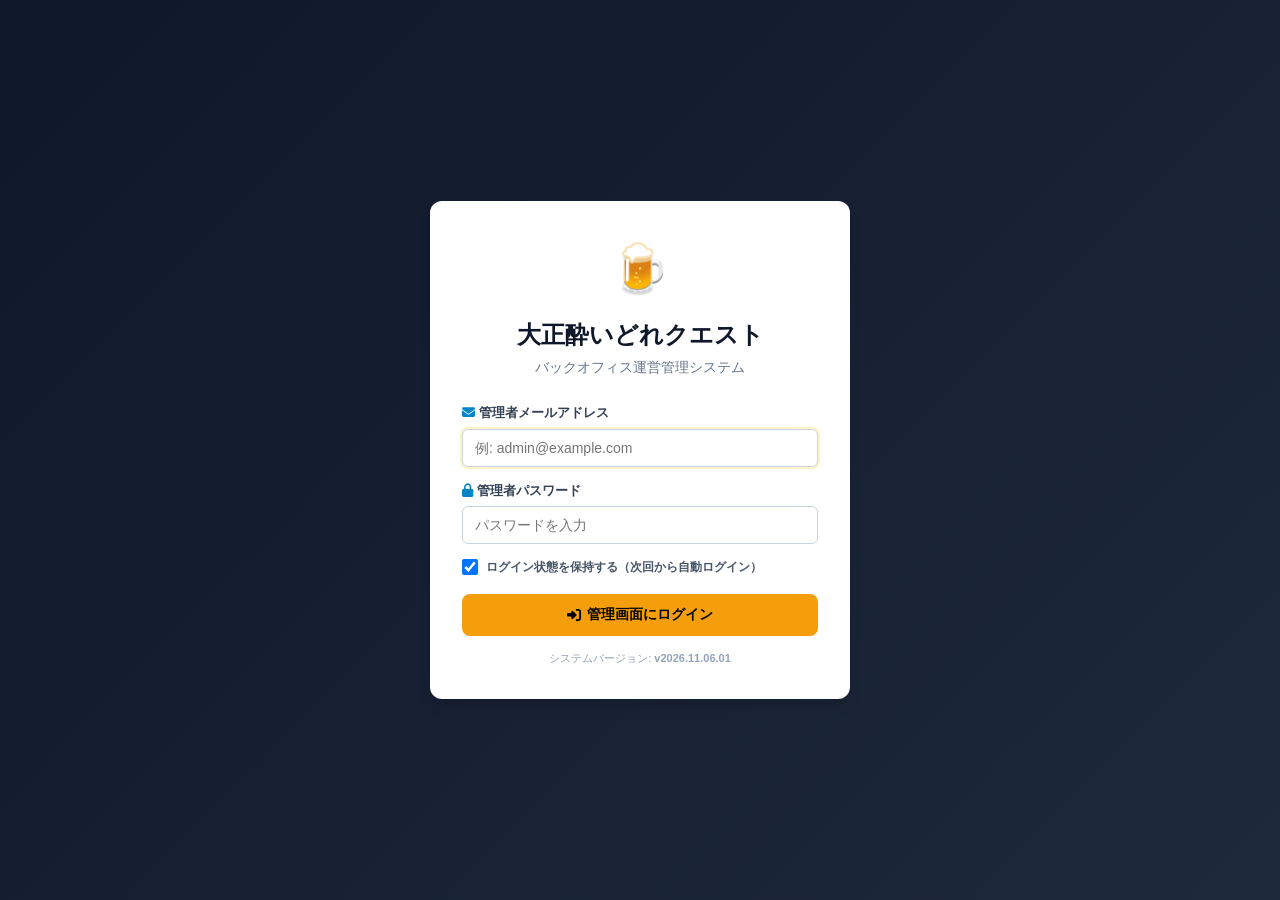
==== commit 14221f97: "20261106_03" ====
--- a/admin.html
+++ b/admin.html
@@ -12,7 +12,7 @@
 
   <link rel="icon" href="assets/banner.png">
   <link rel="stylesheet" href="https://cdnjs.cloudflare.com/ajax/libs/font-awesome/6.4.0/css/all.min.css">
-  <link rel="stylesheet" href="css/admin.css?v=20261106_01">
+  <link rel="stylesheet" href="css/admin.css?v=20261106_04">
   <!-- Supabase JS Client for Auth -->
   <script src="https://cdn.jsdelivr.net/npm/@supabase/supabase-js@2"></script>
   <!-- SheetJS for Excel Import -->
@@ -171,7 +171,7 @@
           <button class="btn btn-secondary btn-sm" onclick="window.adminApp.refreshData()">
             <i class="fa-solid fa-rotate"></i> 最新データ更新
           </button>
-          <a href="index.html?v=20261106_01" target="_blank" class="btn btn-outline btn-sm">
+          <a href="index.html?v=20261106_04" target="_blank" class="btn btn-outline btn-sm">
             <i class="fa-solid fa-up-right-from-square"></i> アプリ実機表示
           </a>
         </div>
@@ -1577,8 +1577,8 @@
   <div id="toast" class="admin-toast"></div>
 
   <!-- スクリプト読み込み -->
-  <script src="js/config.js?v=20261106_01"></script>
-  <script src="js/api.js?v=20261106_01"></script>
-  <script src="js/admin.js?v=20261106_01"></script>
+  <script src="js/config.js?v=20261106_04"></script>
+  <script src="js/api.js?v=20261106_04"></script>
+  <script src="js/admin.js?v=20261106_04"></script>
 </body>
 </html>
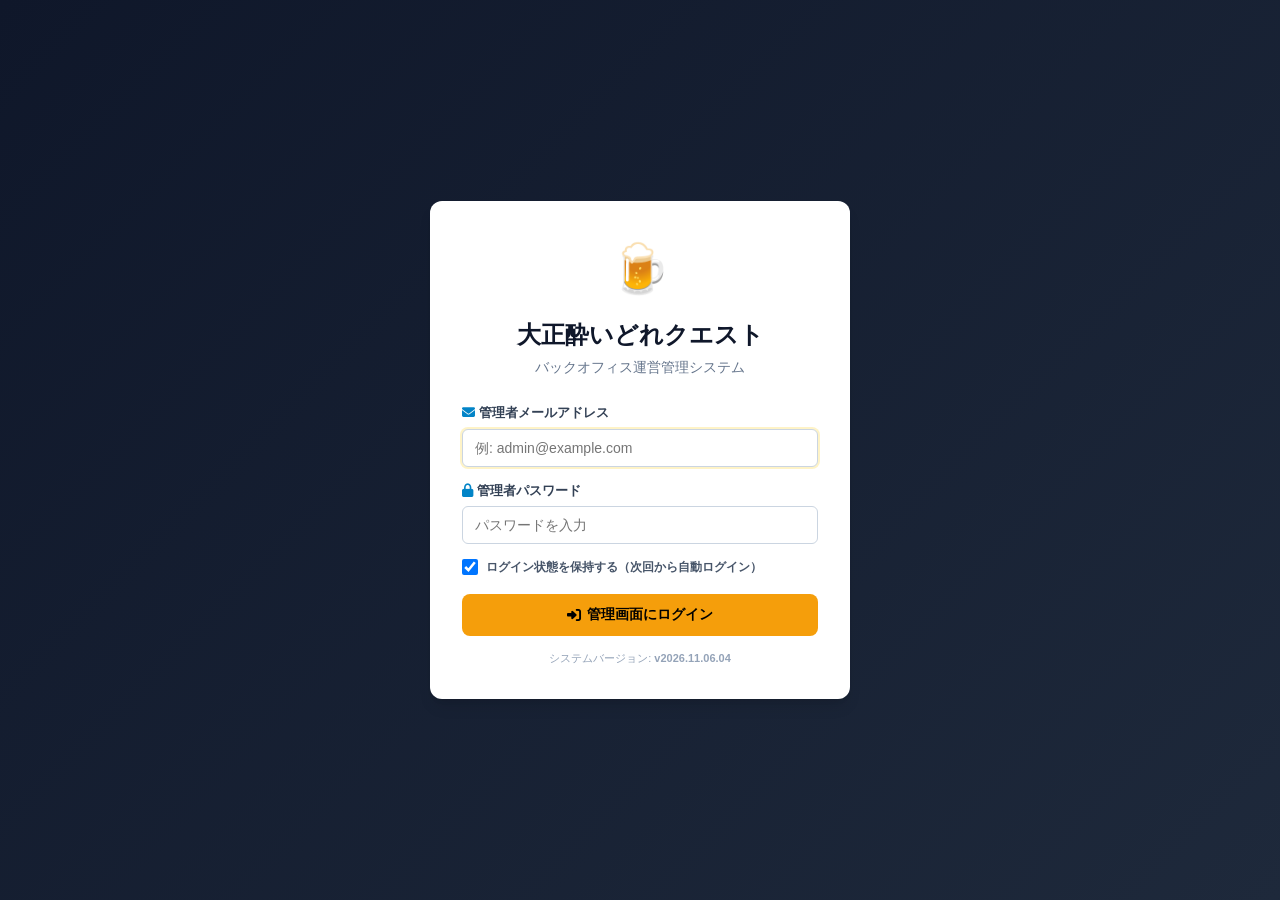
==== commit fabcc480: "v2026.11.06.04" ====
--- a/admin.html
+++ b/admin.html
@@ -76,7 +76,7 @@
         </button>
       </form>
       <div style="font-size: 11px; color: #94a3b8; text-align: center; margin-top: 14px;">
-        システムバージョン: <strong class="app-version-text">v2026.11.05.03</strong>
+        システムバージョン: <strong class="app-version-text">v2026.11.06.04</strong>
       </div>
     </div>
   </div>
@@ -137,7 +137,7 @@
           <span id="admin-user-email">管理者</span>
         </div>
         <div style="font-size: 11px; color: #94a3b8; text-align: center; margin-bottom: 6px;">
-          システムバージョン: <strong class="app-version-text">v2026.11.05.03</strong>
+          システムバージョン: <strong class="app-version-text">v2026.11.06.04</strong>
         </div>
         <button class="btn btn-outline-danger btn-sm btn-block" onclick="window.adminApp.handleLogout()">
           <i class="fa-solid fa-arrow-right-from-bracket"></i> ログアウト
@@ -165,7 +165,7 @@
         </div>
         <div class="header-right">
           <span class="badge" style="background:#e0f2fe; color:#0369a1; border:1px solid #bae6fd; font-size:11px; padding:3px 8px; font-weight:bold;">
-            <i class="fa-solid fa-code-branch"></i> <span class="app-version-text">v2026.11.05.03</span>
+            <i class="fa-solid fa-code-branch"></i> <span class="app-version-text">v2026.11.06.04</span>
           </span>
           <span id="last-sync-time" class="text-muted"><i class="fa-solid fa-arrows-rotate fa-spin"></i> 同期中...</span>
           <button class="btn btn-secondary btn-sm" onclick="window.adminApp.refreshData()">
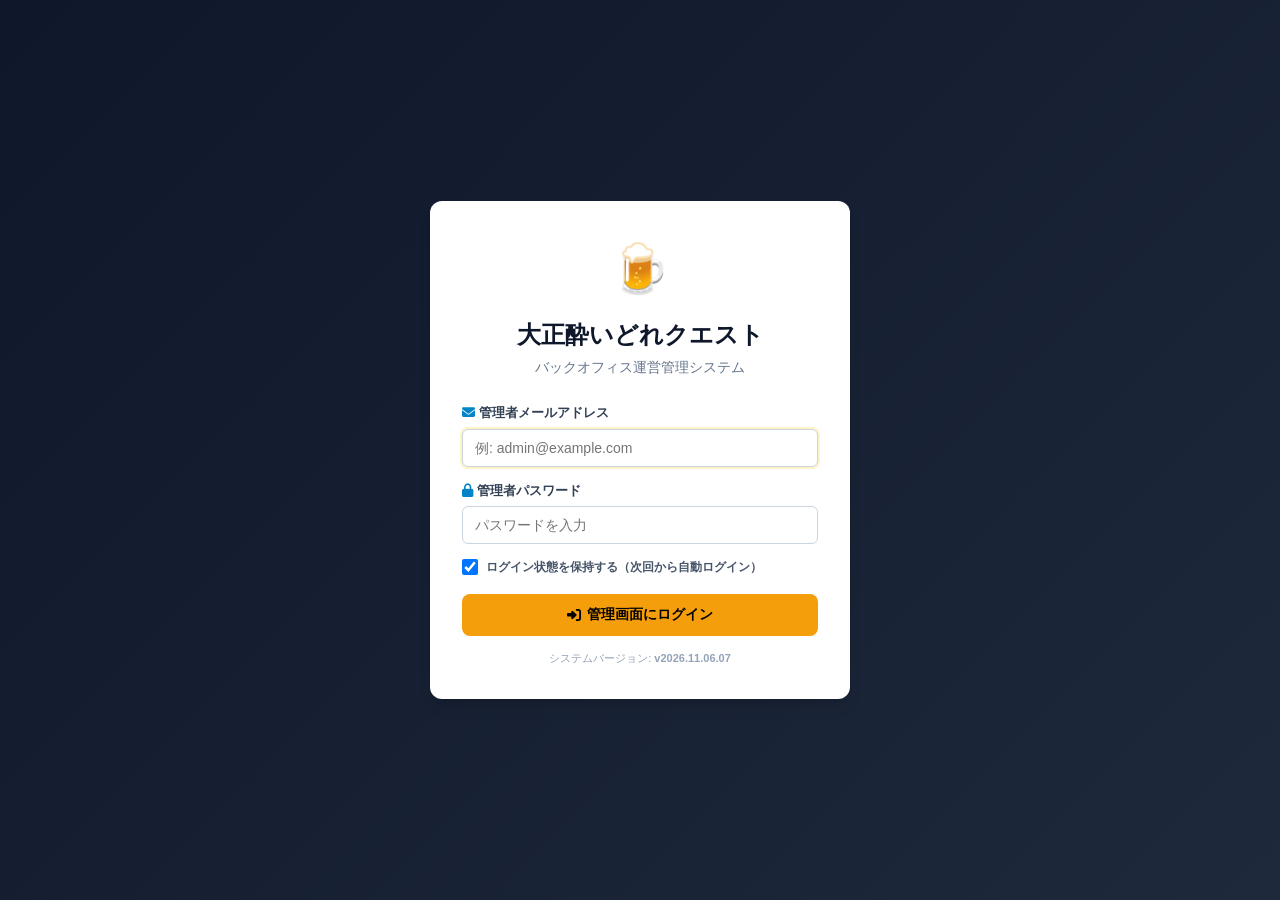
==== commit 7fc6ead3: "v2026.11.06.07" ====
--- a/admin.html
+++ b/admin.html
@@ -1578,7 +1578,7 @@
 
   <!-- スクリプト読み込み -->
   <script src="js/config.js?v=20261106_04"></script>
-  <script src="js/api.js?v=20261106_04"></script>
+  <script src="js/api.js?v=20261106_07"></script>
   <script src="js/admin.js?v=20261106_04"></script>
 </body>
 </html>
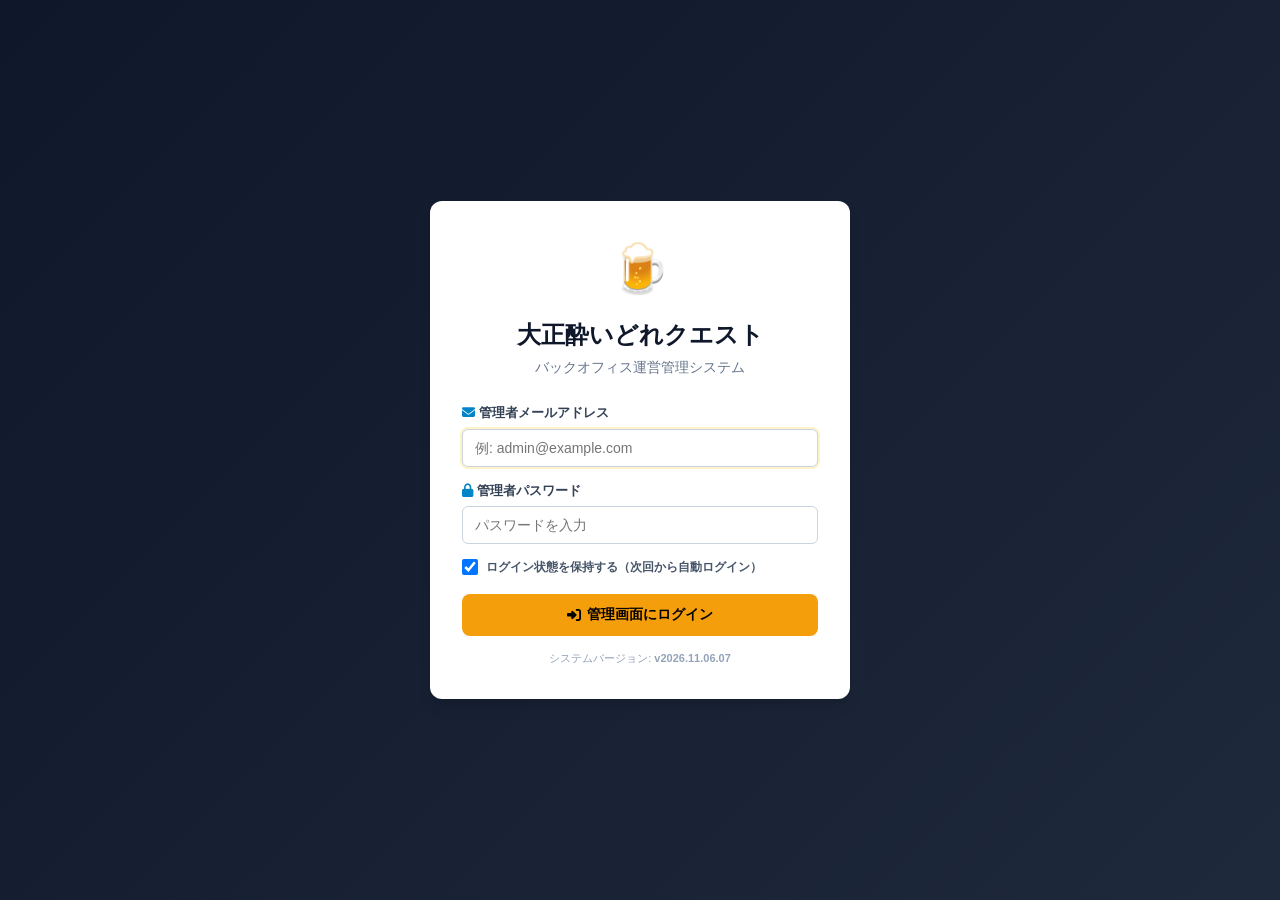
==== commit cd66e741: "v2026.11.06.07" ====
--- a/admin.html
+++ b/admin.html
@@ -12,7 +12,7 @@
 
   <link rel="icon" href="assets/banner.png">
   <link rel="stylesheet" href="https://cdnjs.cloudflare.com/ajax/libs/font-awesome/6.4.0/css/all.min.css">
-  <link rel="stylesheet" href="css/admin.css?v=20261106_04">
+  <link rel="stylesheet" href="css/admin.css?v=20261106_07">
   <!-- Supabase JS Client for Auth -->
   <script src="https://cdn.jsdelivr.net/npm/@supabase/supabase-js@2"></script>
   <!-- SheetJS for Excel Import -->
@@ -171,7 +171,7 @@
           <button class="btn btn-secondary btn-sm" onclick="window.adminApp.refreshData()">
             <i class="fa-solid fa-rotate"></i> 最新データ更新
           </button>
-          <a href="index.html?v=20261106_04" target="_blank" class="btn btn-outline btn-sm">
+          <a href="index.html?v=20261106_07" target="_blank" class="btn btn-outline btn-sm">
             <i class="fa-solid fa-up-right-from-square"></i> アプリ実機表示
           </a>
         </div>
@@ -1577,8 +1577,8 @@
   <div id="toast" class="admin-toast"></div>
 
   <!-- スクリプト読み込み -->
-  <script src="js/config.js?v=20261106_04"></script>
+  <script src="js/config.js?v=20261106_07"></script>
   <script src="js/api.js?v=20261106_07"></script>
-  <script src="js/admin.js?v=20261106_04"></script>
+  <script src="js/admin.js?v=20261106_07"></script>
 </body>
 </html>
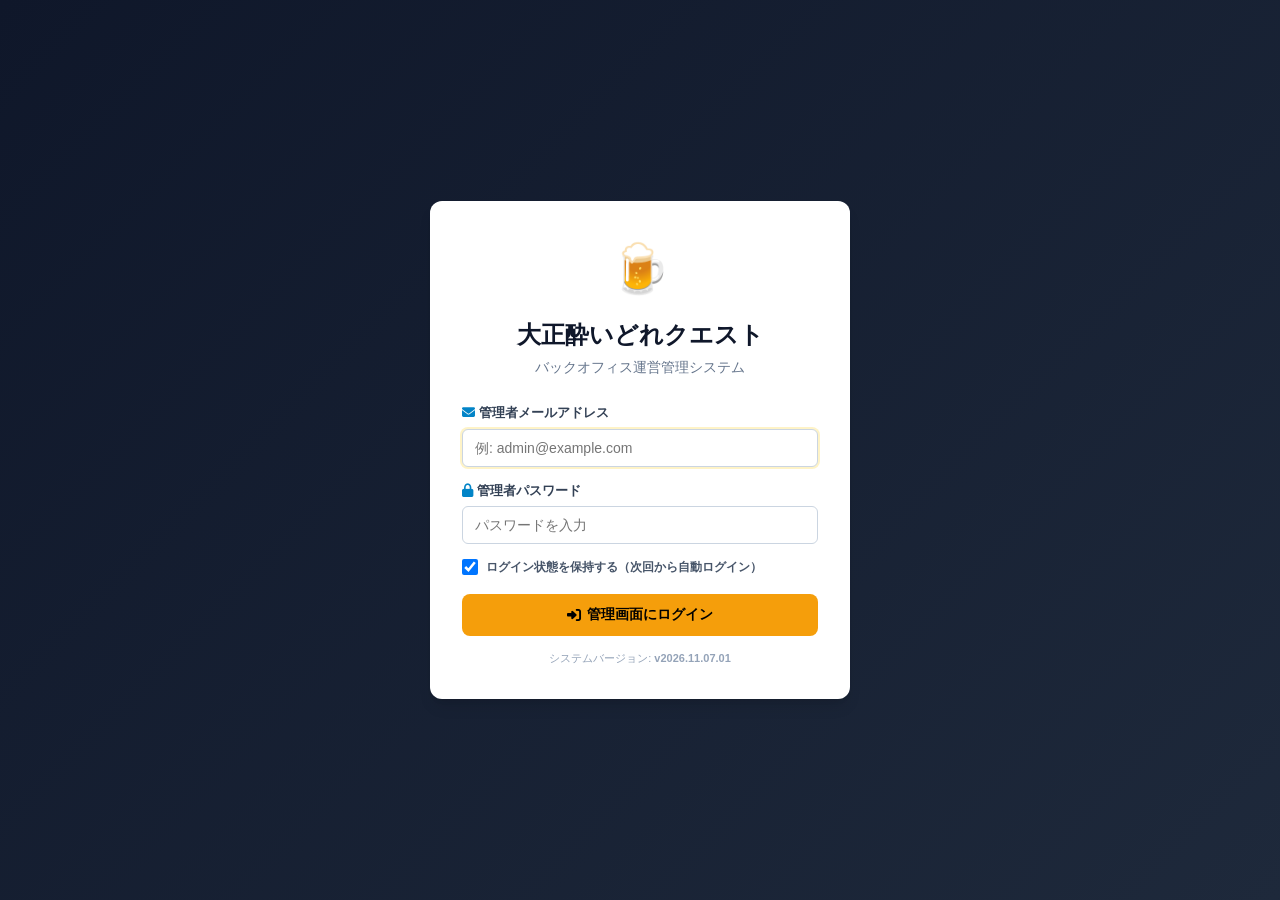
==== commit 18617453: "v2026.11.07.01" ====
--- a/admin.html
+++ b/admin.html
@@ -12,7 +12,7 @@
 
   <link rel="icon" href="assets/banner.png">
   <link rel="stylesheet" href="https://cdnjs.cloudflare.com/ajax/libs/font-awesome/6.4.0/css/all.min.css">
-  <link rel="stylesheet" href="css/admin.css?v=20261106_07">
+  <link rel="stylesheet" href="css/admin.css?v=20261107_01">
   <!-- Supabase JS Client for Auth -->
   <script src="https://cdn.jsdelivr.net/npm/@supabase/supabase-js@2"></script>
   <!-- SheetJS for Excel Import -->
@@ -171,7 +171,7 @@
           <button class="btn btn-secondary btn-sm" onclick="window.adminApp.refreshData()">
             <i class="fa-solid fa-rotate"></i> 最新データ更新
           </button>
-          <a href="index.html?v=20261106_07" target="_blank" class="btn btn-outline btn-sm">
+          <a href="index.html?v=20261107_01" target="_blank" class="btn btn-outline btn-sm">
             <i class="fa-solid fa-up-right-from-square"></i> アプリ実機表示
           </a>
         </div>
@@ -1577,8 +1577,8 @@
   <div id="toast" class="admin-toast"></div>
 
   <!-- スクリプト読み込み -->
-  <script src="js/config.js?v=20261106_07"></script>
-  <script src="js/api.js?v=20261106_07"></script>
-  <script src="js/admin.js?v=20261106_07"></script>
+  <script src="js/config.js?v=20261107_01"></script>
+  <script src="js/api.js?v=20261107_01"></script>
+  <script src="js/admin.js?v=20261107_01"></script>
 </body>
 </html>
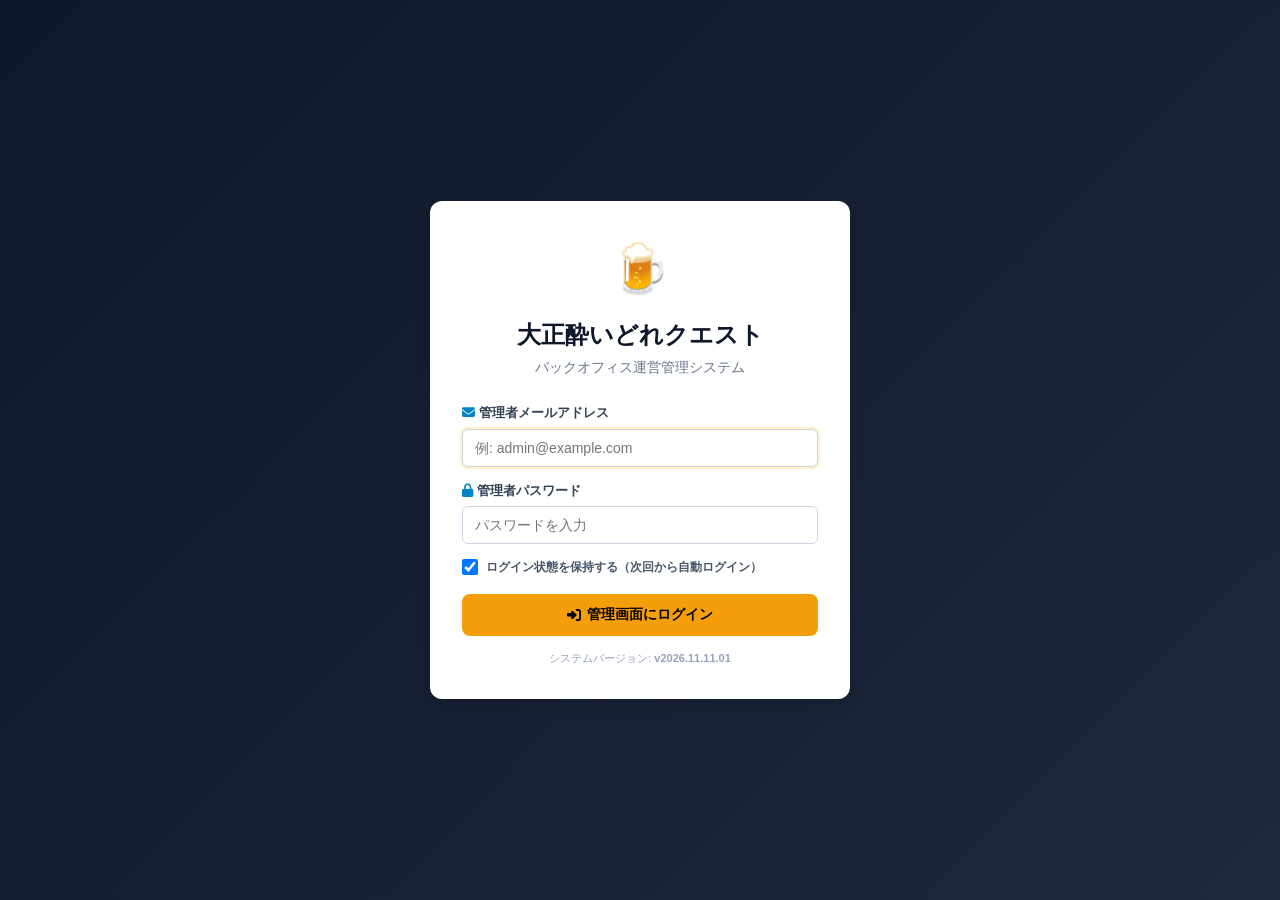
==== commit e4cb9bf3: "v2026.11.11.01" ====
--- a/admin.html
+++ b/admin.html
@@ -12,7 +12,7 @@
 
   <link rel="icon" href="assets/banner.png">
   <link rel="stylesheet" href="https://cdnjs.cloudflare.com/ajax/libs/font-awesome/6.4.0/css/all.min.css">
-  <link rel="stylesheet" href="css/admin.css?v=20261107_01">
+  <link rel="stylesheet" href="css/admin.css?v=20261111_01">
   <!-- Supabase JS Client for Auth -->
   <script src="https://cdn.jsdelivr.net/npm/@supabase/supabase-js@2"></script>
   <!-- SheetJS for Excel Import -->
@@ -76,7 +76,7 @@
         </button>
       </form>
       <div style="font-size: 11px; color: #94a3b8; text-align: center; margin-top: 14px;">
-        システムバージョン: <strong class="app-version-text">v2026.11.06.04</strong>
+        システムバージョン: <strong class="app-version-text">v2026.11.11.01</strong>
       </div>
     </div>
   </div>
@@ -137,7 +137,7 @@
           <span id="admin-user-email">管理者</span>
         </div>
         <div style="font-size: 11px; color: #94a3b8; text-align: center; margin-bottom: 6px;">
-          システムバージョン: <strong class="app-version-text">v2026.11.06.04</strong>
+          システムバージョン: <strong class="app-version-text">v2026.11.11.01</strong>
         </div>
         <button class="btn btn-outline-danger btn-sm btn-block" onclick="window.adminApp.handleLogout()">
           <i class="fa-solid fa-arrow-right-from-bracket"></i> ログアウト
@@ -165,13 +165,13 @@
         </div>
         <div class="header-right">
           <span class="badge" style="background:#e0f2fe; color:#0369a1; border:1px solid #bae6fd; font-size:11px; padding:3px 8px; font-weight:bold;">
-            <i class="fa-solid fa-code-branch"></i> <span class="app-version-text">v2026.11.06.04</span>
+            <i class="fa-solid fa-code-branch"></i> <span class="app-version-text">v2026.11.11.01</span>
           </span>
           <span id="last-sync-time" class="text-muted"><i class="fa-solid fa-arrows-rotate fa-spin"></i> 同期中...</span>
           <button class="btn btn-secondary btn-sm" onclick="window.adminApp.refreshData()">
             <i class="fa-solid fa-rotate"></i> 最新データ更新
           </button>
-          <a href="index.html?v=20261107_01" target="_blank" class="btn btn-outline btn-sm">
+          <a href="index.html?v=20261111_01" target="_blank" class="btn btn-outline btn-sm">
             <i class="fa-solid fa-up-right-from-square"></i> アプリ実機表示
           </a>
         </div>
@@ -1410,6 +1410,23 @@
               <label>受取時の注意事項・案内</label>
               <input type="text" id="edit-tier-exchange-notice" class="form-control" placeholder="例: ※お会計時にスタッフにご提示ください。サイズは先着順です。">
             </div>
+            <div style="display: grid; grid-template-columns: 1fr 1fr; gap: 12px; margin-top: 10px;">
+              <div class="form-group" style="margin-bottom: 0;">
+                <label>限定数量（準備数）</label>
+                <input type="number" id="edit-tier-stock-limit" class="form-control" min="0" placeholder="空欄または0で無制限">
+                <small class="text-muted">先着上限数。設定するとアプリに「先着〇名様限定」と表示されます。</small>
+              </div>
+              <div class="form-group" style="margin-bottom: 0;">
+                <label>配布終了（手動受付停止）</label>
+                <div style="margin-top: 8px;">
+                  <label style="cursor: pointer; display: flex; align-items: center; gap: 8px; font-weight: normal; color: #f87171;">
+                    <input type="checkbox" id="edit-tier-stock-out">
+                    <span>この記念品の引換を停止（配布終了）にする</span>
+                  </label>
+                </div>
+                <small class="text-muted">チェックを入れると在庫上限到達前でもアプリ上で「配布終了」となり受取が停止されます。</small>
+              </div>
+            </div>
           </div>
 
           <div class="form-group">
@@ -1577,8 +1594,8 @@
   <div id="toast" class="admin-toast"></div>
 
   <!-- スクリプト読み込み -->
-  <script src="js/config.js?v=20261107_01"></script>
-  <script src="js/api.js?v=20261107_01"></script>
-  <script src="js/admin.js?v=20261107_01"></script>
+  <script src="js/config.js?v=20261111_01"></script>
+  <script src="js/api.js?v=20261111_01"></script>
+  <script src="js/admin.js?v=20261111_01"></script>
 </body>
 </html>
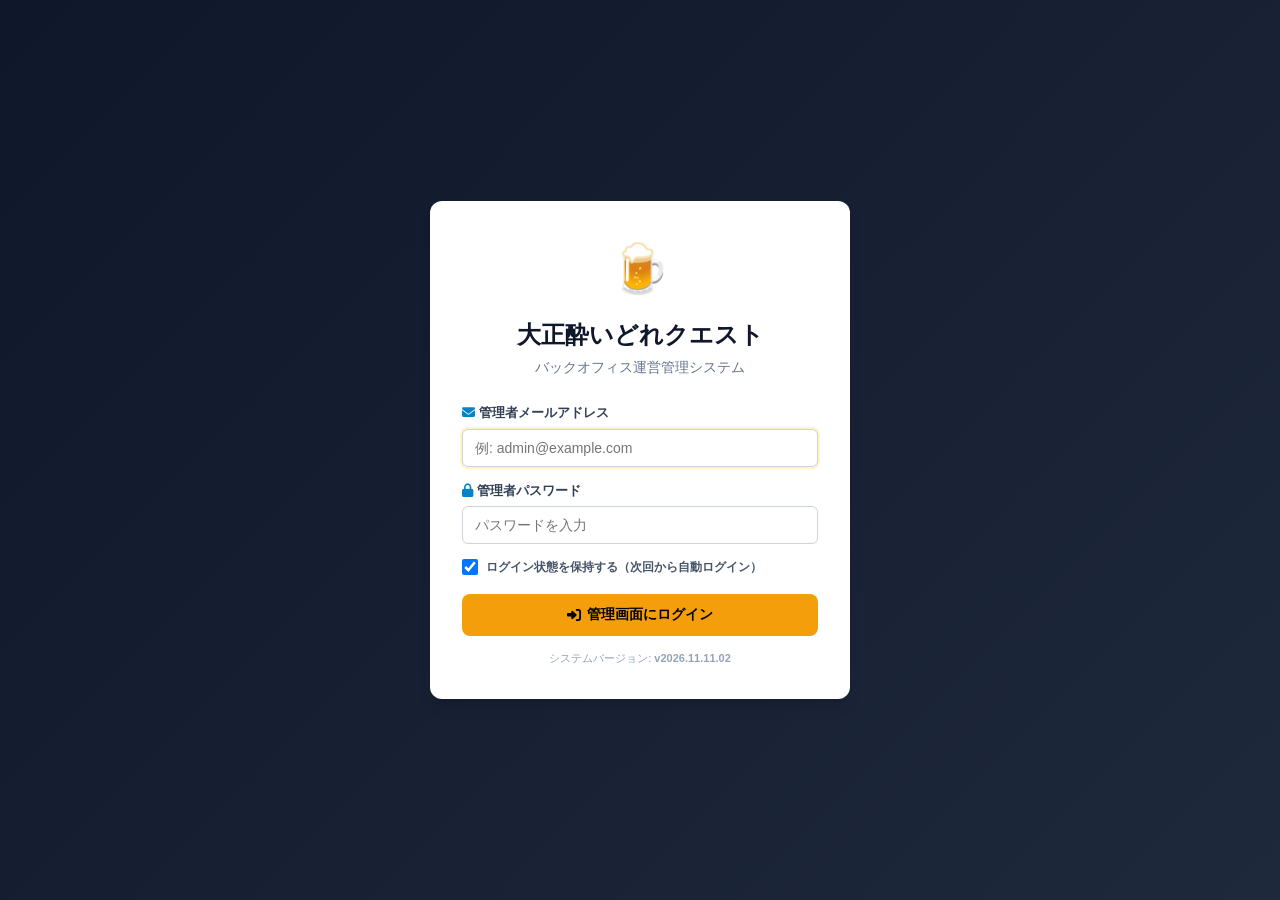
==== commit 65c5a361: "v2026.11.11.02" ====
--- a/admin.html
+++ b/admin.html
@@ -12,7 +12,7 @@
 
   <link rel="icon" href="assets/banner.png">
   <link rel="stylesheet" href="https://cdnjs.cloudflare.com/ajax/libs/font-awesome/6.4.0/css/all.min.css">
-  <link rel="stylesheet" href="css/admin.css?v=20261111_01">
+  <link rel="stylesheet" href="css/admin.css?v=20261111_02">
   <!-- Supabase JS Client for Auth -->
   <script src="https://cdn.jsdelivr.net/npm/@supabase/supabase-js@2"></script>
   <!-- SheetJS for Excel Import -->
@@ -76,7 +76,7 @@
         </button>
       </form>
       <div style="font-size: 11px; color: #94a3b8; text-align: center; margin-top: 14px;">
-        システムバージョン: <strong class="app-version-text">v2026.11.11.01</strong>
+        システムバージョン: <strong class="app-version-text">v2026.11.11.02</strong>
       </div>
     </div>
   </div>
@@ -137,7 +137,7 @@
           <span id="admin-user-email">管理者</span>
         </div>
         <div style="font-size: 11px; color: #94a3b8; text-align: center; margin-bottom: 6px;">
-          システムバージョン: <strong class="app-version-text">v2026.11.11.01</strong>
+          システムバージョン: <strong class="app-version-text">v2026.11.11.02</strong>
         </div>
         <button class="btn btn-outline-danger btn-sm btn-block" onclick="window.adminApp.handleLogout()">
           <i class="fa-solid fa-arrow-right-from-bracket"></i> ログアウト
@@ -159,19 +159,19 @@
           <div class="season-badge-select">
             <i class="fa-solid fa-trophy"></i>
             <select id="season-selector" onchange="window.adminApp.onSeasonSelectChange(this.value)">
-              <option value="2">大正酔いどれクエスト</option>
+              <option value="">シーズン読込中...</option>
             </select>
           </div>
         </div>
         <div class="header-right">
           <span class="badge" style="background:#e0f2fe; color:#0369a1; border:1px solid #bae6fd; font-size:11px; padding:3px 8px; font-weight:bold;">
-            <i class="fa-solid fa-code-branch"></i> <span class="app-version-text">v2026.11.11.01</span>
+            <i class="fa-solid fa-code-branch"></i> <span class="app-version-text">v2026.11.11.02</span>
           </span>
           <span id="last-sync-time" class="text-muted"><i class="fa-solid fa-arrows-rotate fa-spin"></i> 同期中...</span>
           <button class="btn btn-secondary btn-sm" onclick="window.adminApp.refreshData()">
             <i class="fa-solid fa-rotate"></i> 最新データ更新
           </button>
-          <a href="index.html?v=20261111_01" target="_blank" class="btn btn-outline btn-sm">
+          <a href="index.html?v=20261111_02" target="_blank" class="btn btn-outline btn-sm">
             <i class="fa-solid fa-up-right-from-square"></i> アプリ実機表示
           </a>
         </div>
@@ -978,13 +978,6 @@
             <label><i class="fa-solid fa-crown" style="color: #f59e0b;"></i> 参加開始時の初期称号 (Lv.1)</label>
             <input type="text" id="new-season-initial-hero-title" class="form-control" placeholder="例: 見習い呑兵衛（任意・未入力時は未獲得表示）">
           </div>
-          <div class="form-group custom-toggle-box">
-            <label class="toggle-switch-label">
-              <input type="checkbox" id="new-season-active">
-              <span class="toggle-switch-slider"></span>
-              <strong style="margin-left: 10px;">⚡ 作成後、直ちにこのシーズンを本番適用にする</strong>
-            </label>
-          </div>
         </div>
         <div class="modal-footer">
           <button type="button" class="btn btn-secondary" onclick="window.adminApp.closeSeasonModal()">キャンセル</button>
@@ -1000,7 +993,7 @@
       <div class="modal-header">
         <div>
           <h3 id="store-modal-title" style="margin: 0;">店舗情報の編集</h3>
-          <small id="store-modal-season-badge" style="color: #64748b; font-weight: 500;">対象イベント: 大正酔いどれクエスト</small>
+          <small id="store-modal-season-badge" style="color: #64748b; font-weight: 500;">対象イベント: -</small>
         </div>
         <button class="modal-close-btn" onclick="window.adminApp.closeStoreModal()"><i class="fa-solid fa-xmark"></i></button>
       </div>
@@ -1029,7 +1022,7 @@
 
           <div class="form-group">
             <div style="display:flex; justify-content:space-between; align-items:center; margin-bottom:4px;">
-              <label style="margin:0;">店舗住所 (Googleマップ連動) <span class="required">*</span></label>
+              <label style="margin:0;">店舗住所 (Googleマップ連動)</label>
               <a id="btn-check-address-map" href="#" target="_blank" class="btn btn-outline btn-sm" style="padding:1px 6px; font-size:11px; display:none;">
                 <i class="fa-solid fa-location-dot text-primary"></i> 住所で地図確認
               </a>
@@ -1362,7 +1355,7 @@
             </div>
             <div id="tier-req-number-wrap">
               <div style="display:flex; align-items:center; gap:8px;">
-                <input type="number" id="edit-tier-required" class="form-control" min="1" max="100" placeholder="例: 5" style="max-width:140px;">
+                <input type="number" id="edit-tier-required" class="form-control" min="1" placeholder="例: 5" style="max-width:140px;">
                 <span>軒</span>
               </div>
               <small class="text-muted">ユーザーがこの軒数を巡ると宝箱が解放されます（例: 5軒ならLv.5）。</small>
@@ -1392,7 +1385,7 @@
           <!-- 店舗クーポン型専用設定 -->
           <div id="tier-coupon-settings" class="form-group">
             <label>獲得可能クーポン数 <span class="badge badge-required">必須</span></label>
-            <input type="number" id="edit-tier-selectable" class="form-control" min="1" max="33" placeholder="例: 5">
+            <input type="number" id="edit-tier-selectable" class="form-control" min="1" placeholder="例: 5">
             <small class="text-muted">対象店舗の中から選べる店舗数です。</small>
           </div>
 
@@ -1448,7 +1441,7 @@
       <div class="modal-header">
         <div>
           <h3 style="margin: 0;"><i class="fa-solid fa-file-excel text-green"></i> Googleフォーム店舗アンケート一括取り込み</h3>
-          <small id="import-modal-season-badge" style="color: #64748b; font-weight: 500;">取り込み対象イベント: 大正酔いどれクエスト（店舗マスター更新＋企画データ登録）</small>
+          <small id="import-modal-season-badge" style="color: #64748b; font-weight: 500;">取り込み対象イベント: -（店舗マスター更新＋企画データ登録）</small>
         </div>
         <button class="modal-close-btn" onclick="window.adminApp.closeExcelImportModal()"><i class="fa-solid fa-xmark"></i></button>
       </div>
@@ -1594,8 +1587,8 @@
   <div id="toast" class="admin-toast"></div>
 
   <!-- スクリプト読み込み -->
-  <script src="js/config.js?v=20261111_01"></script>
-  <script src="js/api.js?v=20261111_01"></script>
-  <script src="js/admin.js?v=20261111_01"></script>
+  <script src="js/config.js?v=20261111_02"></script>
+  <script src="js/api.js?v=20261111_02"></script>
+  <script src="js/admin.js?v=20261111_02"></script>
 </body>
 </html>
